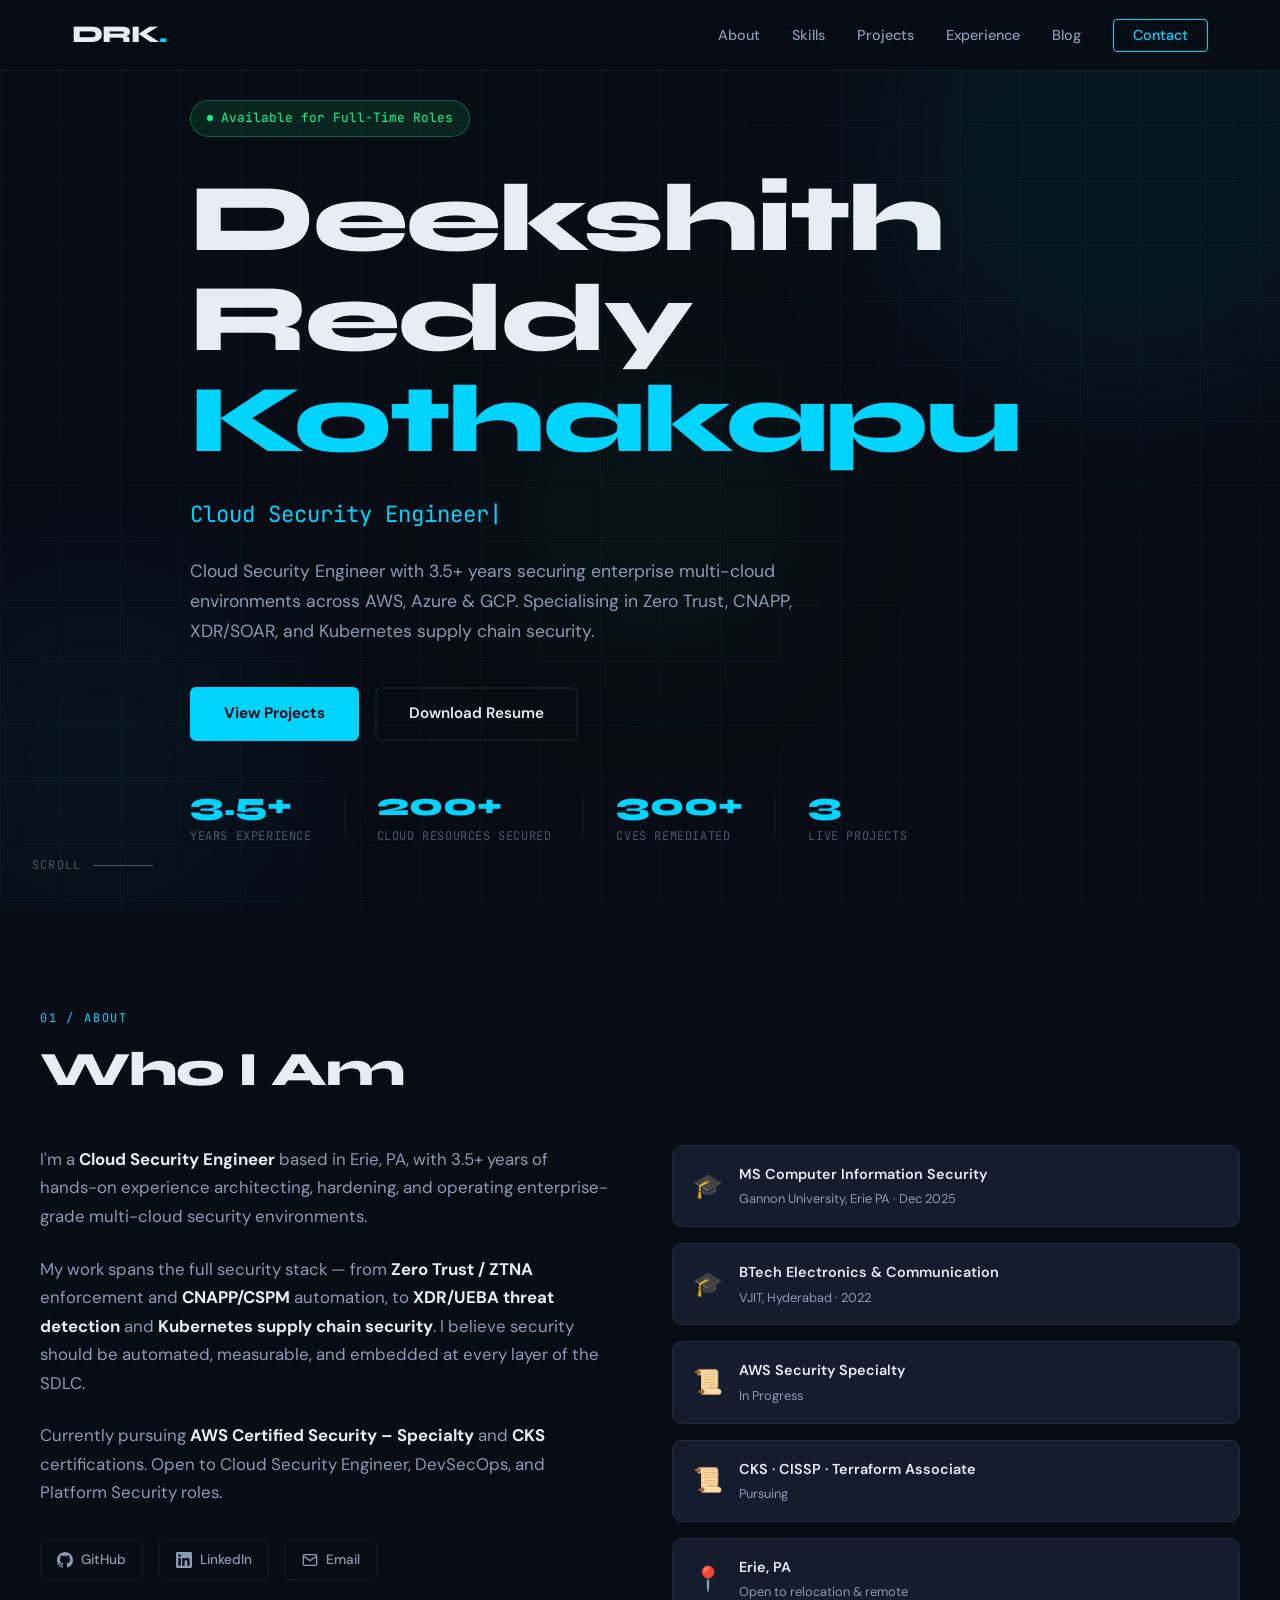
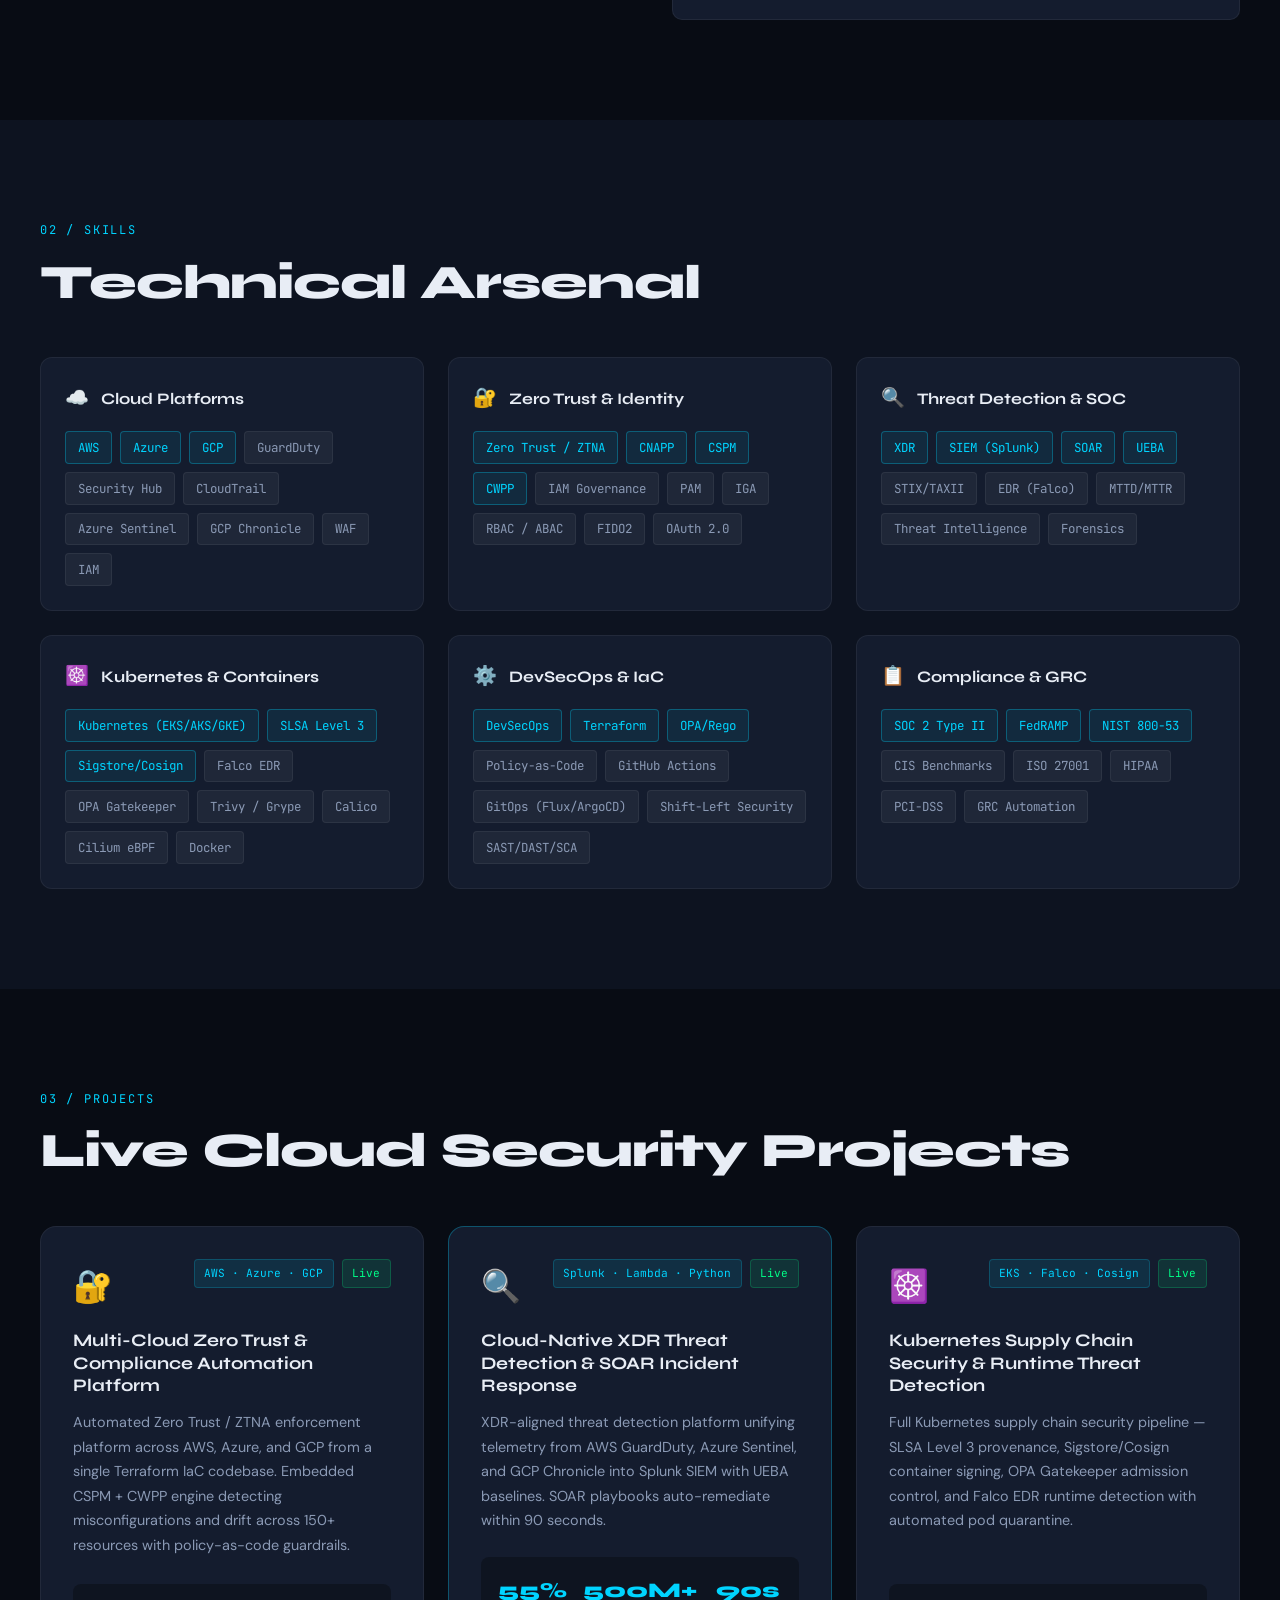
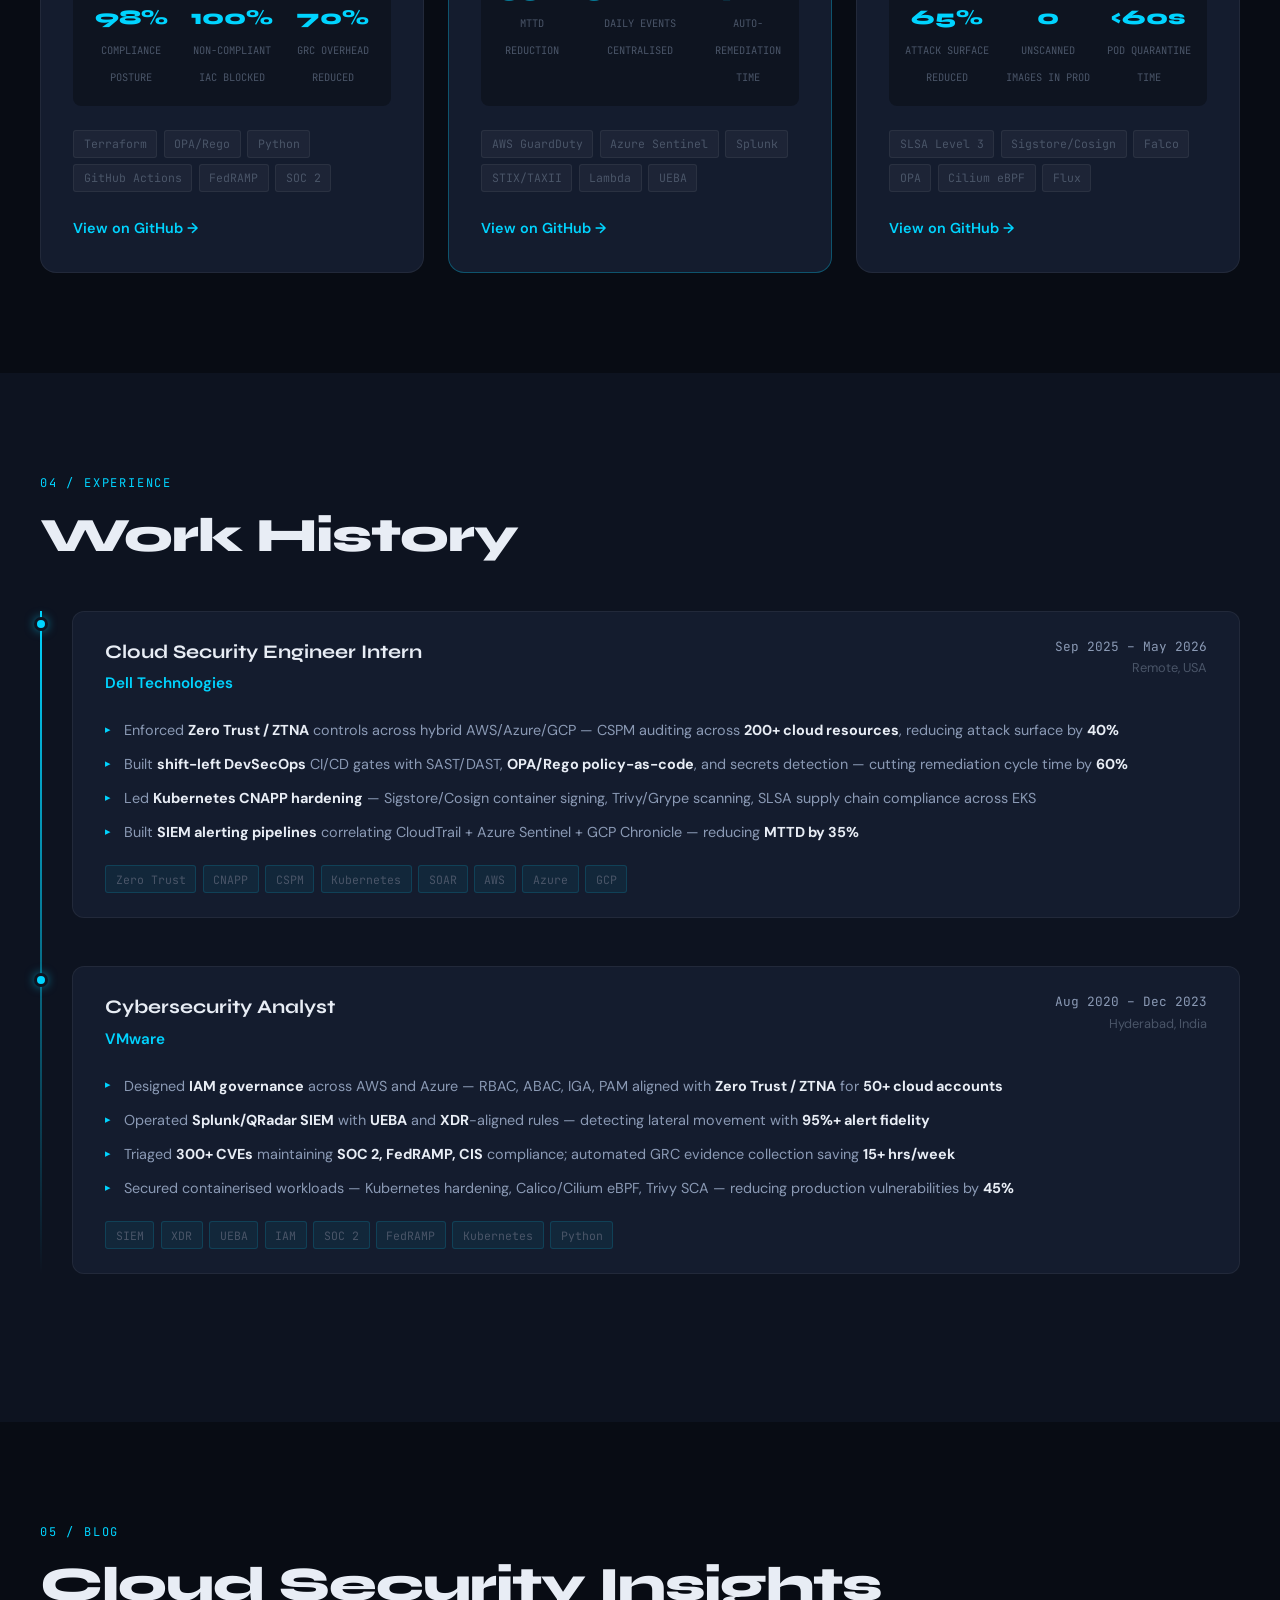
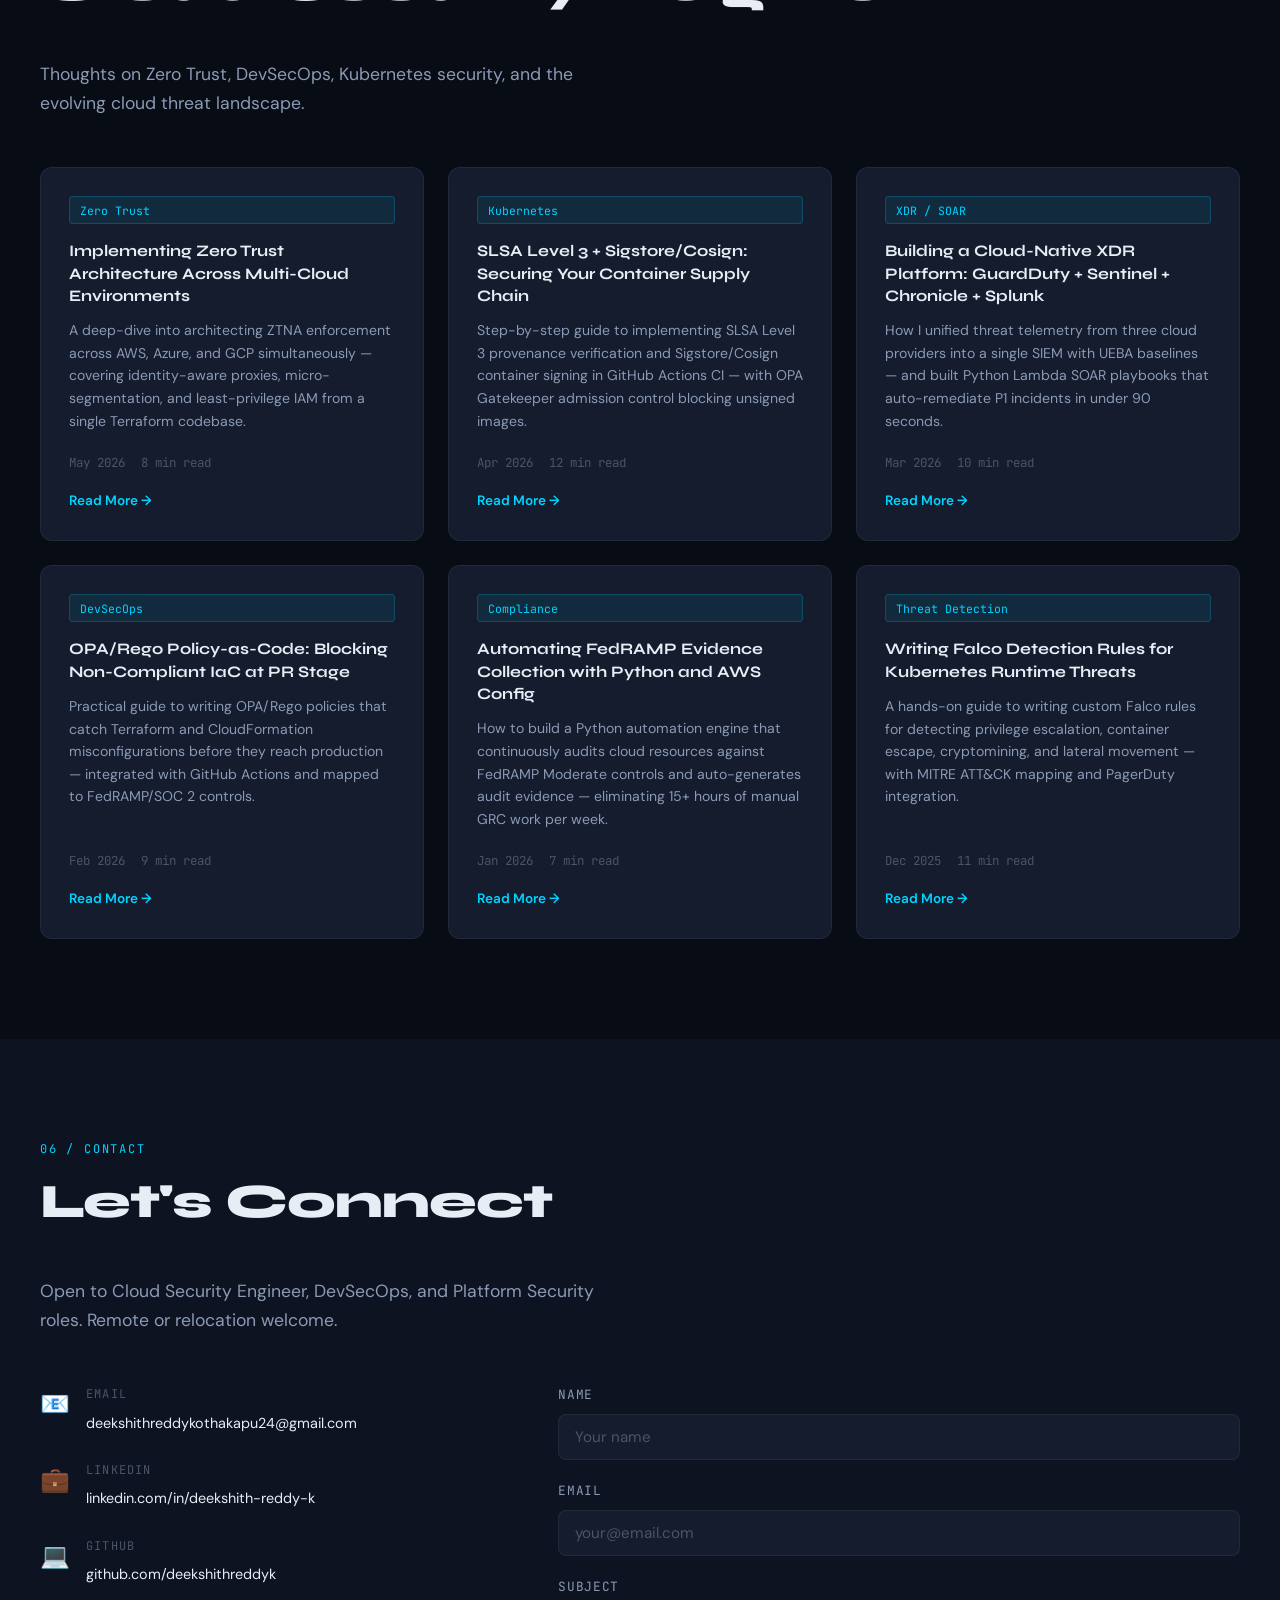
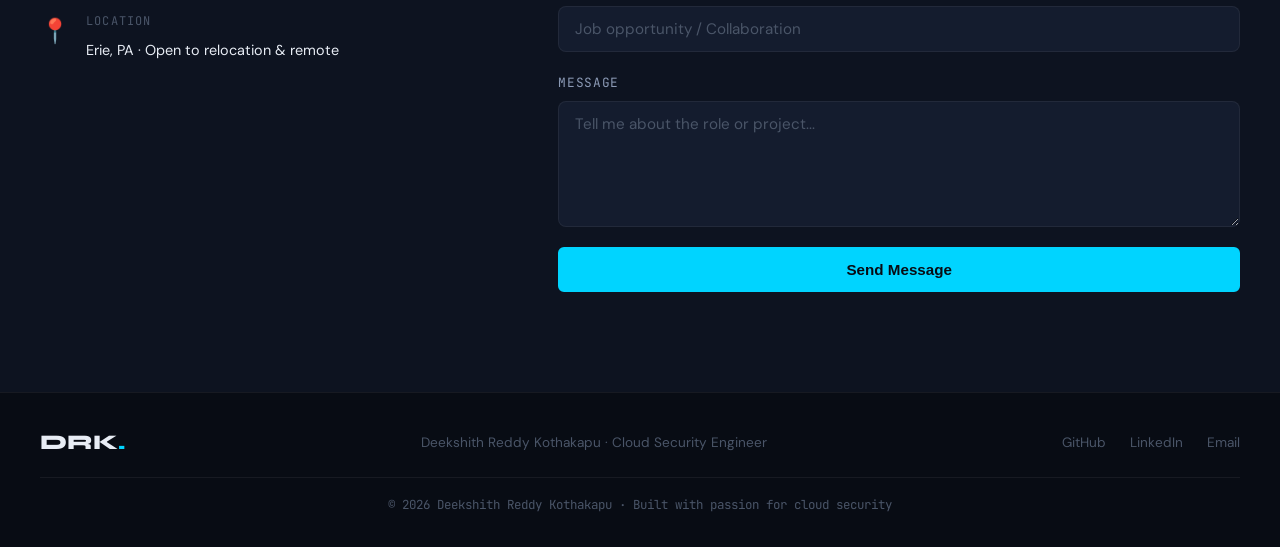
==== index (1).html @ 67272075 "Add files via upload" ====
<!DOCTYPE html>
<html lang="en">
<head>
<meta charset="UTF-8"/>
<meta name="viewport" content="width=device-width, initial-scale=1.0"/>
<title>Deekshith Reddy Kothakapu | Cloud Security Engineer</title>
<link rel="preconnect" href="https://fonts.googleapis.com"/>
<link href="https://fonts.googleapis.com/css2?family=Syne:wght@400;500;600;700;800&family=JetBrains+Mono:wght@300;400;500&family=DM+Sans:wght@300;400;500&display=swap" rel="stylesheet"/>
<link rel="stylesheet" href="style.css"/>
</head>
<body>

<!-- NAV -->
<nav class="nav" id="nav">
  <div class="nav-inner">
    <a class="nav-logo" href="#hero">DRK<span class="dot">.</span></a>
    <ul class="nav-links">
      <li><a href="#about">About</a></li>
      <li><a href="#skills">Skills</a></li>
      <li><a href="#projects">Projects</a></li>
      <li><a href="#experience">Experience</a></li>
      <li><a href="#blog">Blog</a></li>
      <li><a href="#contact" class="nav-cta">Contact</a></li>
    </ul>
    <button class="hamburger" id="hamburger" aria-label="Toggle menu">
      <span></span><span></span><span></span>
    </button>
  </div>
</nav>

<!-- MOBILE MENU -->
<div class="mobile-menu" id="mobileMenu">
  <ul>
    <li><a href="#about" onclick="closeMobile()">About</a></li>
    <li><a href="#skills" onclick="closeMobile()">Skills</a></li>
    <li><a href="#projects" onclick="closeMobile()">Projects</a></li>
    <li><a href="#experience" onclick="closeMobile()">Experience</a></li>
    <li><a href="#blog" onclick="closeMobile()">Blog</a></li>
    <li><a href="#contact" onclick="closeMobile()">Contact</a></li>
  </ul>
</div>

<!-- HERO -->
<section class="hero" id="hero">
  <div class="hero-bg">
    <div class="grid-lines"></div>
    <div class="orb orb1"></div>
    <div class="orb orb2"></div>
    <div class="orb orb3"></div>
  </div>
  <div class="hero-content">
    <div class="hero-badge">
      <span class="badge-dot"></span>
      <span>Available for Full-Time Roles</span>
    </div>
    <h1 class="hero-name">Deekshith Reddy<br/><span class="accent">Kothakapu</span></h1>
    <div class="hero-title">
      <span class="typed" id="typed"></span><span class="cursor">|</span>
    </div>
    <p class="hero-desc">Cloud Security Engineer with 3.5+ years securing enterprise multi-cloud environments across AWS, Azure & GCP. Specialising in Zero Trust, CNAPP, XDR/SOAR, and Kubernetes supply chain security.</p>
    <div class="hero-actions">
      <a href="#projects" class="btn-primary">View Projects</a>
      <a href="resume.pdf" class="btn-secondary" target="_blank">Download Resume</a>
    </div>
    <div class="hero-stats">
      <div class="stat"><span class="stat-num">3.5+</span><span class="stat-label">Years Experience</span></div>
      <div class="stat-divider"></div>
      <div class="stat"><span class="stat-num">200+</span><span class="stat-label">Cloud Resources Secured</span></div>
      <div class="stat-divider"></div>
      <div class="stat"><span class="stat-num">300+</span><span class="stat-label">CVEs Remediated</span></div>
      <div class="stat-divider"></div>
      <div class="stat"><span class="stat-num">3</span><span class="stat-label">Live Projects</span></div>
    </div>
  </div>
  <div class="hero-scroll">
    <span>Scroll</span>
    <div class="scroll-line"></div>
  </div>
</section>

<!-- ABOUT -->
<section class="section" id="about">
  <div class="container">
    <div class="section-label">01 / About</div>
    <h2 class="section-title">Who I Am</h2>
    <div class="about-grid">
      <div class="about-text">
        <p>I'm a <strong>Cloud Security Engineer</strong> based in Erie, PA, with 3.5+ years of hands-on experience architecting, hardening, and operating enterprise-grade multi-cloud security environments.</p>
        <p>My work spans the full security stack — from <strong>Zero Trust / ZTNA</strong> enforcement and <strong>CNAPP/CSPM</strong> automation, to <strong>XDR/UEBA threat detection</strong> and <strong>Kubernetes supply chain security</strong>. I believe security should be automated, measurable, and embedded at every layer of the SDLC.</p>
        <p>Currently pursuing <strong>AWS Certified Security – Specialty</strong> and <strong>CKS</strong> certifications. Open to Cloud Security Engineer, DevSecOps, and Platform Security roles.</p>
        <div class="about-links">
          <a href="https://github.com/deekshithreddyk" target="_blank" class="link-chip">
            <svg width="16" height="16" viewBox="0 0 24 24" fill="currentColor"><path d="M12 0C5.37 0 0 5.37 0 12c0 5.31 3.435 9.795 8.205 11.385.6.105.825-.255.825-.57 0-.285-.015-1.23-.015-2.235-3.015.555-3.795-.735-4.035-1.41-.135-.345-.72-1.41-1.23-1.695-.42-.225-1.02-.78-.015-.795.945-.015 1.62.87 1.845 1.23 1.08 1.815 2.805 1.305 3.495.99.105-.78.42-1.305.765-1.605-2.67-.3-5.46-1.335-5.46-5.925 0-1.305.465-2.385 1.23-3.225-.12-.3-.54-1.53.12-3.18 0 0 1.005-.315 3.3 1.23.96-.27 1.98-.405 3-.405s2.04.135 3 .405c2.295-1.56 3.3-1.23 3.3-1.23.66 1.65.24 2.88.12 3.18.765.84 1.23 1.905 1.23 3.225 0 4.605-2.805 5.625-5.475 5.925.435.375.81 1.095.81 2.22 0 1.605-.015 2.895-.015 3.3 0 .315.225.69.825.57A12.02 12.02 0 0024 12c0-6.63-5.37-12-12-12z"/></svg>
            GitHub
          </a>
          <a href="https://linkedin.com/in/deekshith-reddy-k-625a603a8" target="_blank" class="link-chip">
            <svg width="16" height="16" viewBox="0 0 24 24" fill="currentColor"><path d="M20.447 20.452h-3.554v-5.569c0-1.328-.027-3.037-1.852-3.037-1.853 0-2.136 1.445-2.136 2.939v5.667H9.351V9h3.414v1.561h.046c.477-.9 1.637-1.85 3.37-1.85 3.601 0 4.267 2.37 4.267 5.455v6.286zM5.337 7.433a2.062 2.062 0 01-2.063-2.065 2.064 2.064 0 112.063 2.065zm1.782 13.019H3.555V9h3.564v11.452zM22.225 0H1.771C.792 0 0 .774 0 1.729v20.542C0 23.227.792 24 1.771 24h20.451C23.2 24 24 23.227 24 22.271V1.729C24 .774 23.2 0 22.222 0h.003z"/></svg>
            LinkedIn
          </a>
          <a href="mailto:deekshithreddykothakapu24@gmail.com" class="link-chip">
            <svg width="16" height="16" viewBox="0 0 24 24" fill="none" stroke="currentColor" stroke-width="2"><path d="M4 4h16c1.1 0 2 .9 2 2v12c0 1.1-.9 2-2 2H4c-1.1 0-2-.9-2-2V6c0-1.1.9-2 2-2z"/><polyline points="22,6 12,13 2,6"/></svg>
            Email
          </a>
        </div>
      </div>
      <div class="about-cards">
        <div class="info-card">
          <div class="info-icon">🎓</div>
          <div>
            <div class="info-title">MS Computer Information Security</div>
            <div class="info-sub">Gannon University, Erie PA · Dec 2025</div>
          </div>
        </div>
        <div class="info-card">
          <div class="info-icon">🎓</div>
          <div>
            <div class="info-title">BTech Electronics & Communication</div>
            <div class="info-sub">VJIT, Hyderabad · 2022</div>
          </div>
        </div>
        <div class="info-card">
          <div class="info-icon">📜</div>
          <div>
            <div class="info-title">AWS Security Specialty</div>
            <div class="info-sub">In Progress</div>
          </div>
        </div>
        <div class="info-card">
          <div class="info-icon">📜</div>
          <div>
            <div class="info-title">CKS · CISSP · Terraform Associate</div>
            <div class="info-sub">Pursuing</div>
          </div>
        </div>
        <div class="info-card">
          <div class="info-icon">📍</div>
          <div>
            <div class="info-title">Erie, PA</div>
            <div class="info-sub">Open to relocation & remote</div>
          </div>
        </div>
      </div>
    </div>
  </div>
</section>

<!-- SKILLS -->
<section class="section section-dark" id="skills">
  <div class="container">
    <div class="section-label">02 / Skills</div>
    <h2 class="section-title">Technical Arsenal</h2>
    <div class="skills-grid">

      <div class="skill-category">
        <div class="skill-cat-header">
          <span class="skill-cat-icon">☁️</span>
          <span>Cloud Platforms</span>
        </div>
        <div class="skill-tags">
          <span class="tag tag-hot">AWS</span>
          <span class="tag tag-hot">Azure</span>
          <span class="tag tag-hot">GCP</span>
          <span class="tag">GuardDuty</span>
          <span class="tag">Security Hub</span>
          <span class="tag">CloudTrail</span>
          <span class="tag">Azure Sentinel</span>
          <span class="tag">GCP Chronicle</span>
          <span class="tag">WAF</span>
          <span class="tag">IAM</span>
        </div>
      </div>

      <div class="skill-category">
        <div class="skill-cat-header">
          <span class="skill-cat-icon">🔐</span>
          <span>Zero Trust & Identity</span>
        </div>
        <div class="skill-tags">
          <span class="tag tag-hot">Zero Trust / ZTNA</span>
          <span class="tag tag-hot">CNAPP</span>
          <span class="tag tag-hot">CSPM</span>
          <span class="tag tag-hot">CWPP</span>
          <span class="tag">IAM Governance</span>
          <span class="tag">PAM</span>
          <span class="tag">IGA</span>
          <span class="tag">RBAC / ABAC</span>
          <span class="tag">FIDO2</span>
          <span class="tag">OAuth 2.0</span>
        </div>
      </div>

      <div class="skill-category">
        <div class="skill-cat-header">
          <span class="skill-cat-icon">🔍</span>
          <span>Threat Detection & SOC</span>
        </div>
        <div class="skill-tags">
          <span class="tag tag-hot">XDR</span>
          <span class="tag tag-hot">SIEM (Splunk)</span>
          <span class="tag tag-hot">SOAR</span>
          <span class="tag tag-hot">UEBA</span>
          <span class="tag">STIX/TAXII</span>
          <span class="tag">EDR (Falco)</span>
          <span class="tag">MTTD/MTTR</span>
          <span class="tag">Threat Intelligence</span>
          <span class="tag">Forensics</span>
        </div>
      </div>

      <div class="skill-category">
        <div class="skill-cat-header">
          <span class="skill-cat-icon">☸️</span>
          <span>Kubernetes & Containers</span>
        </div>
        <div class="skill-tags">
          <span class="tag tag-hot">Kubernetes (EKS/AKS/GKE)</span>
          <span class="tag tag-hot">SLSA Level 3</span>
          <span class="tag tag-hot">Sigstore/Cosign</span>
          <span class="tag">Falco EDR</span>
          <span class="tag">OPA Gatekeeper</span>
          <span class="tag">Trivy / Grype</span>
          <span class="tag">Calico</span>
          <span class="tag">Cilium eBPF</span>
          <span class="tag">Docker</span>
        </div>
      </div>

      <div class="skill-category">
        <div class="skill-cat-header">
          <span class="skill-cat-icon">⚙️</span>
          <span>DevSecOps & IaC</span>
        </div>
        <div class="skill-tags">
          <span class="tag tag-hot">DevSecOps</span>
          <span class="tag tag-hot">Terraform</span>
          <span class="tag tag-hot">OPA/Rego</span>
          <span class="tag">Policy-as-Code</span>
          <span class="tag">GitHub Actions</span>
          <span class="tag">GitOps (Flux/ArgoCD)</span>
          <span class="tag">Shift-Left Security</span>
          <span class="tag">SAST/DAST/SCA</span>
        </div>
      </div>

      <div class="skill-category">
        <div class="skill-cat-header">
          <span class="skill-cat-icon">📋</span>
          <span>Compliance & GRC</span>
        </div>
        <div class="skill-tags">
          <span class="tag tag-hot">SOC 2 Type II</span>
          <span class="tag tag-hot">FedRAMP</span>
          <span class="tag tag-hot">NIST 800-53</span>
          <span class="tag">CIS Benchmarks</span>
          <span class="tag">ISO 27001</span>
          <span class="tag">HIPAA</span>
          <span class="tag">PCI-DSS</span>
          <span class="tag">GRC Automation</span>
        </div>
      </div>

    </div>
  </div>
</section>

<!-- PROJECTS -->
<section class="section" id="projects">
  <div class="container">
    <div class="section-label">03 / Projects</div>
    <h2 class="section-title">Live Cloud Security Projects</h2>
    <div class="projects-grid">

      <div class="project-card">
        <div class="project-header">
          <div class="project-icon">🔐</div>
          <div class="project-badges">
            <span class="pbadge pbadge-blue">AWS · Azure · GCP</span>
            <span class="pbadge pbadge-green">Live</span>
          </div>
        </div>
        <h3 class="project-title">Multi-Cloud Zero Trust & Compliance Automation Platform</h3>
        <p class="project-desc">Automated Zero Trust / ZTNA enforcement platform across AWS, Azure, and GCP from a single Terraform IaC codebase. Embedded CSPM + CWPP engine detecting misconfigurations and drift across 150+ resources with policy-as-code guardrails.</p>
        <div class="project-metrics">
          <div class="metric"><span class="metric-num">98%</span><span class="metric-label">Compliance posture</span></div>
          <div class="metric"><span class="metric-num">100%</span><span class="metric-label">Non-compliant IaC blocked</span></div>
          <div class="metric"><span class="metric-num">70%</span><span class="metric-label">GRC overhead reduced</span></div>
        </div>
        <div class="project-stack">
          <span>Terraform</span><span>OPA/Rego</span><span>Python</span><span>GitHub Actions</span><span>FedRAMP</span><span>SOC 2</span>
        </div>
        <a href="https://github.com/deekshithreddyk/multicloud-zero-trust-platform" target="_blank" class="project-link">
          View on GitHub →
        </a>
      </div>

      <div class="project-card project-card-featured">
        <div class="project-header">
          <div class="project-icon">🔍</div>
          <div class="project-badges">
            <span class="pbadge pbadge-blue">Splunk · Lambda · Python</span>
            <span class="pbadge pbadge-green">Live</span>
          </div>
        </div>
        <h3 class="project-title">Cloud-Native XDR Threat Detection & SOAR Incident Response</h3>
        <p class="project-desc">XDR-aligned threat detection platform unifying telemetry from AWS GuardDuty, Azure Sentinel, and GCP Chronicle into Splunk SIEM with UEBA baselines. SOAR playbooks auto-remediate within 90 seconds.</p>
        <div class="project-metrics">
          <div class="metric"><span class="metric-num">55%</span><span class="metric-label">MTTD reduction</span></div>
          <div class="metric"><span class="metric-num">500M+</span><span class="metric-label">Daily events centralised</span></div>
          <div class="metric"><span class="metric-num">90s</span><span class="metric-label">Auto-remediation time</span></div>
        </div>
        <div class="project-stack">
          <span>AWS GuardDuty</span><span>Azure Sentinel</span><span>Splunk</span><span>STIX/TAXII</span><span>Lambda</span><span>UEBA</span>
        </div>
        <a href="https://github.com/deekshithreddyk/xdr-threat-detection-soar" target="_blank" class="project-link">
          View on GitHub →
        </a>
      </div>

      <div class="project-card">
        <div class="project-header">
          <div class="project-icon">☸️</div>
          <div class="project-badges">
            <span class="pbadge pbadge-blue">EKS · Falco · Cosign</span>
            <span class="pbadge pbadge-green">Live</span>
          </div>
        </div>
        <h3 class="project-title">Kubernetes Supply Chain Security & Runtime Threat Detection</h3>
        <p class="project-desc">Full Kubernetes supply chain security pipeline — SLSA Level 3 provenance, Sigstore/Cosign container signing, OPA Gatekeeper admission control, and Falco EDR runtime detection with automated pod quarantine.</p>
        <div class="project-metrics">
          <div class="metric"><span class="metric-num">65%</span><span class="metric-label">Attack surface reduced</span></div>
          <div class="metric"><span class="metric-num">0</span><span class="metric-label">Unscanned images in prod</span></div>
          <div class="metric"><span class="metric-num">&lt;60s</span><span class="metric-label">Pod quarantine time</span></div>
        </div>
        <div class="project-stack">
          <span>SLSA Level 3</span><span>Sigstore/Cosign</span><span>Falco</span><span>OPA</span><span>Cilium eBPF</span><span>Flux</span>
        </div>
        <a href="https://github.com/deekshithreddyk/k8s-supply-chain-security" target="_blank" class="project-link">
          View on GitHub →
        </a>
      </div>

    </div>
  </div>
</section>

<!-- EXPERIENCE -->
<section class="section section-dark" id="experience">
  <div class="container">
    <div class="section-label">04 / Experience</div>
    <h2 class="section-title">Work History</h2>
    <div class="timeline">

      <div class="timeline-item">
        <div class="timeline-dot"></div>
        <div class="timeline-content">
          <div class="timeline-header">
            <div>
              <h3 class="timeline-role">Cloud Security Engineer Intern</h3>
              <div class="timeline-company">Dell Technologies</div>
            </div>
            <div class="timeline-meta">
              <span class="timeline-date">Sep 2025 – May 2026</span>
              <span class="timeline-location">Remote, USA</span>
            </div>
          </div>
          <ul class="timeline-bullets">
            <li>Enforced <strong>Zero Trust / ZTNA</strong> controls across hybrid AWS/Azure/GCP — CSPM auditing across <strong>200+ cloud resources</strong>, reducing attack surface by <strong>40%</strong></li>
            <li>Built <strong>shift-left DevSecOps</strong> CI/CD gates with SAST/DAST, <strong>OPA/Rego policy-as-code</strong>, and secrets detection — cutting remediation cycle time by <strong>60%</strong></li>
            <li>Led <strong>Kubernetes CNAPP hardening</strong> — Sigstore/Cosign container signing, Trivy/Grype scanning, SLSA supply chain compliance across EKS</li>
            <li>Built <strong>SIEM alerting pipelines</strong> correlating CloudTrail + Azure Sentinel + GCP Chronicle — reducing <strong>MTTD by 35%</strong></li>
          </ul>
          <div class="timeline-tags">
            <span>Zero Trust</span><span>CNAPP</span><span>CSPM</span><span>Kubernetes</span><span>SOAR</span><span>AWS</span><span>Azure</span><span>GCP</span>
          </div>
        </div>
      </div>

      <div class="timeline-item">
        <div class="timeline-dot"></div>
        <div class="timeline-content">
          <div class="timeline-header">
            <div>
              <h3 class="timeline-role">Cybersecurity Analyst</h3>
              <div class="timeline-company">VMware</div>
            </div>
            <div class="timeline-meta">
              <span class="timeline-date">Aug 2020 – Dec 2023</span>
              <span class="timeline-location">Hyderabad, India</span>
            </div>
          </div>
          <ul class="timeline-bullets">
            <li>Designed <strong>IAM governance</strong> across AWS and Azure — RBAC, ABAC, IGA, PAM aligned with <strong>Zero Trust / ZTNA</strong> for <strong>50+ cloud accounts</strong></li>
            <li>Operated <strong>Splunk/QRadar SIEM</strong> with <strong>UEBA</strong> and <strong>XDR</strong>-aligned rules — detecting lateral movement with <strong>95%+ alert fidelity</strong></li>
            <li>Triaged <strong>300+ CVEs</strong> maintaining <strong>SOC 2, FedRAMP, CIS</strong> compliance; automated GRC evidence collection saving <strong>15+ hrs/week</strong></li>
            <li>Secured containerised workloads — Kubernetes hardening, Calico/Cilium eBPF, Trivy SCA — reducing production vulnerabilities by <strong>45%</strong></li>
          </ul>
          <div class="timeline-tags">
            <span>SIEM</span><span>XDR</span><span>UEBA</span><span>IAM</span><span>SOC 2</span><span>FedRAMP</span><span>Kubernetes</span><span>Python</span>
          </div>
        </div>
      </div>

    </div>
  </div>
</section>

<!-- BLOG -->
<section class="section" id="blog">
  <div class="container">
    <div class="section-label">05 / Blog</div>
    <h2 class="section-title">Cloud Security Insights</h2>
    <p class="section-subtitle">Thoughts on Zero Trust, DevSecOps, Kubernetes security, and the evolving cloud threat landscape.</p>
    <div class="blog-grid">

      <article class="blog-card">
        <div class="blog-tag">Zero Trust</div>
        <h3 class="blog-title">Implementing Zero Trust Architecture Across Multi-Cloud Environments</h3>
        <p class="blog-excerpt">A deep-dive into architecting ZTNA enforcement across AWS, Azure, and GCP simultaneously — covering identity-aware proxies, micro-segmentation, and least-privilege IAM from a single Terraform codebase.</p>
        <div class="blog-meta">
          <span>May 2026</span>
          <span>8 min read</span>
        </div>
        <a href="#" class="blog-link">Read More →</a>
      </article>

      <article class="blog-card">
        <div class="blog-tag">Kubernetes</div>
        <h3 class="blog-title">SLSA Level 3 + Sigstore/Cosign: Securing Your Container Supply Chain</h3>
        <p class="blog-excerpt">Step-by-step guide to implementing SLSA Level 3 provenance verification and Sigstore/Cosign container signing in GitHub Actions CI — with OPA Gatekeeper admission control blocking unsigned images.</p>
        <div class="blog-meta">
          <span>Apr 2026</span>
          <span>12 min read</span>
        </div>
        <a href="#" class="blog-link">Read More →</a>
      </article>

      <article class="blog-card">
        <div class="blog-tag">XDR / SOAR</div>
        <h3 class="blog-title">Building a Cloud-Native XDR Platform: GuardDuty + Sentinel + Chronicle + Splunk</h3>
        <p class="blog-excerpt">How I unified threat telemetry from three cloud providers into a single SIEM with UEBA baselines — and built Python Lambda SOAR playbooks that auto-remediate P1 incidents in under 90 seconds.</p>
        <div class="blog-meta">
          <span>Mar 2026</span>
          <span>10 min read</span>
        </div>
        <a href="#" class="blog-link">Read More →</a>
      </article>

      <article class="blog-card">
        <div class="blog-tag">DevSecOps</div>
        <h3 class="blog-title">OPA/Rego Policy-as-Code: Blocking Non-Compliant IaC at PR Stage</h3>
        <p class="blog-excerpt">Practical guide to writing OPA/Rego policies that catch Terraform and CloudFormation misconfigurations before they reach production — integrated with GitHub Actions and mapped to FedRAMP/SOC 2 controls.</p>
        <div class="blog-meta">
          <span>Feb 2026</span>
          <span>9 min read</span>
        </div>
        <a href="#" class="blog-link">Read More →</a>
      </article>

      <article class="blog-card">
        <div class="blog-tag">Compliance</div>
        <h3 class="blog-title">Automating FedRAMP Evidence Collection with Python and AWS Config</h3>
        <p class="blog-excerpt">How to build a Python automation engine that continuously audits cloud resources against FedRAMP Moderate controls and auto-generates audit evidence — eliminating 15+ hours of manual GRC work per week.</p>
        <div class="blog-meta">
          <span>Jan 2026</span>
          <span>7 min read</span>
        </div>
        <a href="#" class="blog-link">Read More →</a>
      </article>

      <article class="blog-card">
        <div class="blog-tag">Threat Detection</div>
        <h3 class="blog-title">Writing Falco Detection Rules for Kubernetes Runtime Threats</h3>
        <p class="blog-excerpt">A hands-on guide to writing custom Falco rules for detecting privilege escalation, container escape, cryptomining, and lateral movement — with MITRE ATT&CK mapping and PagerDuty integration.</p>
        <div class="blog-meta">
          <span>Dec 2025</span>
          <span>11 min read</span>
        </div>
        <a href="#" class="blog-link">Read More →</a>
      </article>

    </div>
  </div>
</section>

<!-- CONTACT -->
<section class="section section-dark" id="contact">
  <div class="container">
    <div class="section-label">06 / Contact</div>
    <h2 class="section-title">Let's Connect</h2>
    <p class="section-subtitle">Open to Cloud Security Engineer, DevSecOps, and Platform Security roles. Remote or relocation welcome.</p>
    <div class="contact-grid">
      <div class="contact-info">
        <div class="contact-item">
          <div class="contact-icon">📧</div>
          <div>
            <div class="contact-label">Email</div>
            <a href="mailto:deekshithreddykothakapu24@gmail.com" class="contact-value">deekshithreddykothakapu24@gmail.com</a>
          </div>
        </div>
        <div class="contact-item">
          <div class="contact-icon">💼</div>
          <div>
            <div class="contact-label">LinkedIn</div>
            <a href="https://linkedin.com/in/deekshith-reddy-k-625a603a8" target="_blank" class="contact-value">linkedin.com/in/deekshith-reddy-k</a>
          </div>
        </div>
        <div class="contact-item">
          <div class="contact-icon">💻</div>
          <div>
            <div class="contact-label">GitHub</div>
            <a href="https://github.com/deekshithreddyk" target="_blank" class="contact-value">github.com/deekshithreddyk</a>
          </div>
        </div>
        <div class="contact-item">
          <div class="contact-icon">📍</div>
          <div>
            <div class="contact-label">Location</div>
            <span class="contact-value">Erie, PA · Open to relocation & remote</span>
          </div>
        </div>
      </div>
      <form class="contact-form" onsubmit="handleSubmit(event)">
        <div class="form-group">
          <label>Name</label>
          <input type="text" placeholder="Your name" required/>
        </div>
        <div class="form-group">
          <label>Email</label>
          <input type="email" placeholder="your@email.com" required/>
        </div>
        <div class="form-group">
          <label>Subject</label>
          <input type="text" placeholder="Job opportunity / Collaboration"/>
        </div>
        <div class="form-group">
          <label>Message</label>
          <textarea rows="5" placeholder="Tell me about the role or project..." required></textarea>
        </div>
        <button type="submit" class="btn-primary btn-full">Send Message</button>
        <div class="form-success" id="formSuccess">✅ Message sent! I'll get back to you within 24 hours.</div>
      </form>
    </div>
  </div>
</section>

<!-- FOOTER -->
<footer class="footer">
  <div class="container">
    <div class="footer-inner">
      <div class="footer-logo">DRK<span class="dot">.</span></div>
      <div class="footer-text">Deekshith Reddy Kothakapu · Cloud Security Engineer</div>
      <div class="footer-links">
        <a href="https://github.com/deekshithreddyk" target="_blank">GitHub</a>
        <a href="https://linkedin.com/in/deekshith-reddy-k-625a603a8" target="_blank">LinkedIn</a>
        <a href="mailto:deekshithreddykothakapu24@gmail.com">Email</a>
      </div>
    </div>
    <div class="footer-copy">© 2026 Deekshith Reddy Kothakapu · Built with passion for cloud security</div>
  </div>
</footer>

<script src="script.js"></script>
</body>
</html>
---- style.css ----
:root {
  --bg: #080c14;
  --bg2: #0d1320;
  --bg3: #111827;
  --surface: #141c2e;
  --surface2: #1a2540;
  --accent: #00d4ff;
  --accent2: #0099cc;
  --accent3: #00ff88;
  --text: #e8edf5;
  --text2: #8b9ab5;
  --text3: #4a5568;
  --border: rgba(0, 212, 255, 0.15);
  --border2: rgba(255,255,255,0.06);
  --font-display: 'Syne', sans-serif;
  --font-body: 'DM Sans', sans-serif;
  --font-mono: 'JetBrains Mono', monospace;
}

*, *::before, *::after { box-sizing: border-box; margin: 0; padding: 0; }

html { scroll-behavior: smooth; }

body {
  background: var(--bg);
  color: var(--text);
  font-family: var(--font-body);
  font-size: 16px;
  line-height: 1.7;
  overflow-x: hidden;
}

/* SCROLLBAR */
::-webkit-scrollbar { width: 4px; }
::-webkit-scrollbar-track { background: var(--bg); }
::-webkit-scrollbar-thumb { background: var(--accent); border-radius: 2px; }

/* NAV */
.nav {
  position: fixed; top: 0; left: 0; right: 0; z-index: 100;
  background: rgba(8,12,20,0.85);
  backdrop-filter: blur(20px);
  border-bottom: 1px solid var(--border2);
  transition: all 0.3s ease;
}
.nav.scrolled { background: rgba(8,12,20,0.98); border-bottom-color: var(--border); }
.nav-inner {
  max-width: 1200px; margin: 0 auto;
  padding: 0 2rem;
  height: 70px;
  display: flex; align-items: center; justify-content: space-between;
}
.nav-logo {
  font-family: var(--font-display);
  font-size: 1.5rem; font-weight: 800;
  color: var(--text); text-decoration: none; letter-spacing: -1px;
}
.dot { color: var(--accent); }
.nav-links {
  display: flex; align-items: center; gap: 2rem;
  list-style: none;
}
.nav-links a {
  color: var(--text2); text-decoration: none;
  font-size: 0.9rem; font-weight: 500;
  transition: color 0.2s;
}
.nav-links a:hover { color: var(--accent); }
.nav-cta {
  color: var(--accent) !important;
  border: 1px solid var(--accent) !important;
  padding: 0.4rem 1.2rem;
  border-radius: 4px;
  transition: all 0.2s !important;
}
.nav-cta:hover { background: var(--accent) !important; color: var(--bg) !important; }
.hamburger {
  display: none; flex-direction: column; gap: 5px;
  background: none; border: none; cursor: pointer; padding: 4px;
}
.hamburger span { width: 24px; height: 2px; background: var(--text); display: block; transition: all 0.3s; }

/* MOBILE MENU */
.mobile-menu {
  display: none; position: fixed;
  top: 70px; left: 0; right: 0; bottom: 0;
  background: rgba(8,12,20,0.98);
  z-index: 99; padding: 2rem;
}
.mobile-menu.open { display: flex; align-items: center; justify-content: center; }
.mobile-menu ul { list-style: none; text-align: center; }
.mobile-menu ul li { margin: 1.5rem 0; }
.mobile-menu ul li a {
  font-family: var(--font-display);
  font-size: 2rem; font-weight: 700;
  color: var(--text); text-decoration: none;
}
.mobile-menu ul li a:hover { color: var(--accent); }

/* HERO */
.hero {
  min-height: 100vh;
  display: flex; align-items: center; justify-content: center;
  position: relative; overflow: hidden;
  padding: 100px 2rem 60px;
}
.hero-bg { position: absolute; inset: 0; z-index: 0; }
.grid-lines {
  position: absolute; inset: 0;
  background-image:
    linear-gradient(rgba(0,212,255,0.04) 1px, transparent 1px),
    linear-gradient(90deg, rgba(0,212,255,0.04) 1px, transparent 1px);
  background-size: 60px 60px;
}
.orb {
  position: absolute; border-radius: 50%;
  filter: blur(80px); pointer-events: none;
}
.orb1 { width: 500px; height: 500px; background: rgba(0,212,255,0.06); top: -100px; right: -100px; }
.orb2 { width: 400px; height: 400px; background: rgba(0,153,204,0.05); bottom: -50px; left: -100px; }
.orb3 { width: 300px; height: 300px; background: rgba(0,255,136,0.04); top: 40%; left: 40%; }

.hero-content { position: relative; z-index: 1; max-width: 900px; }
.hero-badge {
  display: inline-flex; align-items: center; gap: 8px;
  background: rgba(0,255,136,0.1); border: 1px solid rgba(0,255,136,0.3);
  color: var(--accent3);
  padding: 0.4rem 1rem; border-radius: 100px;
  font-size: 0.8rem; font-family: var(--font-mono);
  margin-bottom: 2rem;
  animation: fadeUp 0.6s ease both;
}
.badge-dot { width: 6px; height: 6px; background: var(--accent3); border-radius: 50%; animation: pulse 2s infinite; }
@keyframes pulse { 0%,100%{opacity:1} 50%{opacity:0.3} }

.hero-name {
  font-family: var(--font-display);
  font-size: clamp(3rem, 8vw, 6rem);
  font-weight: 800; line-height: 1.05;
  letter-spacing: -2px; margin-bottom: 1.5rem;
  animation: fadeUp 0.6s 0.1s ease both;
}
.accent { color: var(--accent); }

.hero-title {
  font-family: var(--font-mono);
  font-size: clamp(1rem, 2.5vw, 1.4rem);
  color: var(--accent); margin-bottom: 1.5rem;
  animation: fadeUp 0.6s 0.2s ease both;
  min-height: 2rem;
}
.cursor { animation: blink 1s infinite; }
@keyframes blink { 0%,100%{opacity:1} 50%{opacity:0} }

.hero-desc {
  font-size: 1.1rem; color: var(--text2); max-width: 650px;
  margin-bottom: 2.5rem;
  animation: fadeUp 0.6s 0.3s ease both;
}
.hero-actions {
  display: flex; gap: 1rem; flex-wrap: wrap;
  margin-bottom: 3rem;
  animation: fadeUp 0.6s 0.4s ease both;
}
.btn-primary {
  display: inline-flex; align-items: center;
  background: var(--accent); color: var(--bg);
  padding: 0.75rem 2rem; border-radius: 6px;
  font-weight: 700; font-size: 0.95rem;
  text-decoration: none; transition: all 0.2s;
  border: 2px solid var(--accent);
}
.btn-primary:hover { background: transparent; color: var(--accent); }
.btn-secondary {
  display: inline-flex; align-items: center;
  background: transparent; color: var(--text);
  padding: 0.75rem 2rem; border-radius: 6px;
  font-weight: 600; font-size: 0.95rem;
  text-decoration: none; border: 2px solid var(--border2);
  transition: all 0.2s;
}
.btn-secondary:hover { border-color: var(--accent); color: var(--accent); }
.btn-full { width: 100%; justify-content: center; }

.hero-stats {
  display: flex; gap: 2rem; flex-wrap: wrap; align-items: center;
  animation: fadeUp 0.6s 0.5s ease both;
}
.stat { text-align: left; }
.stat-num { display: block; font-family: var(--font-display); font-size: 2rem; font-weight: 800; color: var(--accent); line-height: 1; }
.stat-label { font-size: 0.75rem; color: var(--text3); font-family: var(--font-mono); text-transform: uppercase; letter-spacing: 0.05em; }
.stat-divider { width: 1px; height: 40px; background: var(--border2); }

.hero-scroll {
  position: absolute; bottom: 2rem; left: 2rem;
  display: flex; align-items: center; gap: 12px;
  color: var(--text3); font-size: 0.75rem; font-family: var(--font-mono);
  letter-spacing: 0.1em; text-transform: uppercase;
}
.scroll-line { width: 60px; height: 1px; background: var(--text3); }

@keyframes fadeUp { from { opacity:0; transform: translateY(30px); } to { opacity:1; transform: translateY(0); } }

/* SECTIONS */
.section { padding: 100px 2rem; }
.section-dark { background: var(--bg2); }
.container { max-width: 1200px; margin: 0 auto; }
.section-label {
  font-family: var(--font-mono); font-size: 0.75rem;
  color: var(--accent); text-transform: uppercase; letter-spacing: 0.15em;
  margin-bottom: 1rem;
}
.section-title {
  font-family: var(--font-display);
  font-size: clamp(2rem, 5vw, 3rem);
  font-weight: 800; letter-spacing: -1px;
  margin-bottom: 3rem; line-height: 1.1;
}
.section-subtitle { color: var(--text2); font-size: 1.1rem; margin-bottom: 3rem; max-width: 600px; }

/* ABOUT */
.about-grid { display: grid; grid-template-columns: 1fr 1fr; gap: 4rem; align-items: start; }
.about-text p { color: var(--text2); margin-bottom: 1.5rem; font-size: 1.05rem; }
.about-text strong { color: var(--text); }
.about-links { display: flex; gap: 1rem; flex-wrap: wrap; margin-top: 2rem; }
.link-chip {
  display: inline-flex; align-items: center; gap: 8px;
  color: var(--text2); text-decoration: none;
  border: 1px solid var(--border2);
  padding: 0.5rem 1rem; border-radius: 6px;
  font-size: 0.85rem; font-weight: 500;
  transition: all 0.2s;
}
.link-chip:hover { border-color: var(--accent); color: var(--accent); }
.about-cards { display: flex; flex-direction: column; gap: 1rem; }
.info-card {
  display: flex; align-items: center; gap: 1rem;
  background: var(--surface); border: 1px solid var(--border2);
  padding: 1rem 1.25rem; border-radius: 10px;
  transition: border-color 0.2s;
}
.info-card:hover { border-color: var(--border); }
.info-icon { font-size: 1.5rem; }
.info-title { font-weight: 600; font-size: 0.9rem; color: var(--text); }
.info-sub { font-size: 0.8rem; color: var(--text2); margin-top: 2px; }

/* SKILLS */
.skills-grid { display: grid; grid-template-columns: repeat(auto-fit, minmax(340px, 1fr)); gap: 1.5rem; }
.skill-category {
  background: var(--surface); border: 1px solid var(--border2);
  border-radius: 12px; padding: 1.5rem;
  transition: border-color 0.2s;
}
.skill-category:hover { border-color: var(--border); }
.skill-cat-header {
  display: flex; align-items: center; gap: 0.75rem;
  font-family: var(--font-display); font-weight: 700;
  font-size: 1rem; margin-bottom: 1rem;
  color: var(--text);
}
.skill-cat-icon { font-size: 1.2rem; }
.skill-tags { display: flex; flex-wrap: wrap; gap: 0.5rem; }
.tag {
  display: inline-block;
  background: rgba(255,255,255,0.05);
  border: 1px solid var(--border2);
  color: var(--text2); font-size: 0.78rem;
  padding: 0.3rem 0.75rem; border-radius: 4px;
  font-family: var(--font-mono);
  transition: all 0.2s;
}
.tag:hover { border-color: var(--accent); color: var(--accent); }
.tag-hot {
  background: rgba(0,212,255,0.08);
  border-color: rgba(0,212,255,0.3);
  color: var(--accent);
}

/* PROJECTS */
.projects-grid { display: grid; grid-template-columns: repeat(auto-fit, minmax(340px, 1fr)); gap: 1.5rem; }
.project-card {
  background: var(--surface); border: 1px solid var(--border2);
  border-radius: 16px; padding: 2rem;
  transition: all 0.3s; display: flex; flex-direction: column;
}
.project-card:hover { border-color: var(--border); transform: translateY(-4px); }
.project-card-featured { border-color: rgba(0,212,255,0.3); }
.project-header { display: flex; justify-content: space-between; align-items: flex-start; margin-bottom: 1rem; }
.project-icon { font-size: 2rem; }
.project-badges { display: flex; gap: 0.5rem; flex-wrap: wrap; justify-content: flex-end; }
.pbadge { font-size: 0.7rem; padding: 0.25rem 0.6rem; border-radius: 4px; font-family: var(--font-mono); }
.pbadge-blue { background: rgba(0,212,255,0.1); color: var(--accent); border: 1px solid rgba(0,212,255,0.2); }
.pbadge-green { background: rgba(0,255,136,0.1); color: var(--accent3); border: 1px solid rgba(0,255,136,0.2); }
.project-title { font-family: var(--font-display); font-size: 1.1rem; font-weight: 700; margin-bottom: 0.75rem; line-height: 1.3; }
.project-desc { color: var(--text2); font-size: 0.9rem; margin-bottom: 1.5rem; flex: 1; }
.project-metrics { display: grid; grid-template-columns: repeat(3, 1fr); gap: 1rem; margin-bottom: 1.5rem; padding: 1rem; background: rgba(0,0,0,0.3); border-radius: 8px; }
.metric { text-align: center; }
.metric-num { display: block; font-family: var(--font-display); font-size: 1.3rem; font-weight: 800; color: var(--accent); }
.metric-label { font-size: 0.65rem; color: var(--text3); font-family: var(--font-mono); text-transform: uppercase; }
.project-stack { display: flex; flex-wrap: wrap; gap: 0.4rem; margin-bottom: 1.5rem; }
.project-stack span { font-size: 0.72rem; color: var(--text3); background: rgba(255,255,255,0.04); border: 1px solid var(--border2); padding: 0.2rem 0.6rem; border-radius: 3px; font-family: var(--font-mono); }
.project-link { color: var(--accent); text-decoration: none; font-size: 0.9rem; font-weight: 600; transition: gap 0.2s; display: inline-flex; align-items: center; }
.project-link:hover { text-decoration: underline; }

/* TIMELINE */
.timeline { position: relative; padding-left: 2rem; }
.timeline::before { content: ''; position: absolute; left: 0; top: 0; bottom: 0; width: 2px; background: linear-gradient(to bottom, var(--accent), transparent); }
.timeline-item { position: relative; margin-bottom: 3rem; }
.timeline-dot { position: absolute; left: -2.4rem; top: 0.4rem; width: 14px; height: 14px; background: var(--accent); border-radius: 50%; border: 3px solid var(--bg2); box-shadow: 0 0 10px rgba(0,212,255,0.5); }
.timeline-content { background: var(--surface); border: 1px solid var(--border2); border-radius: 12px; padding: 1.5rem 2rem; transition: border-color 0.2s; }
.timeline-content:hover { border-color: var(--border); }
.timeline-header { display: flex; justify-content: space-between; align-items: flex-start; margin-bottom: 1rem; flex-wrap: wrap; gap: 1rem; }
.timeline-role { font-family: var(--font-display); font-size: 1.2rem; font-weight: 700; }
.timeline-company { color: var(--accent); font-weight: 600; font-size: 0.95rem; margin-top: 0.2rem; }
.timeline-meta { text-align: right; }
.timeline-date { display: block; font-family: var(--font-mono); font-size: 0.8rem; color: var(--text2); }
.timeline-location { display: block; font-size: 0.8rem; color: var(--text3); }
.timeline-bullets { list-style: none; margin-bottom: 1rem; }
.timeline-bullets li { color: var(--text2); font-size: 0.9rem; padding: 0.3rem 0; padding-left: 1.2rem; position: relative; }
.timeline-bullets li::before { content: '▸'; position: absolute; left: 0; color: var(--accent); font-size: 0.7rem; top: 0.4rem; }
.timeline-bullets strong { color: var(--text); }
.timeline-tags { display: flex; flex-wrap: wrap; gap: 0.4rem; }
.timeline-tags span { font-size: 0.72rem; color: var(--text3); background: rgba(0,212,255,0.06); border: 1px solid rgba(0,212,255,0.15); padding: 0.2rem 0.6rem; border-radius: 3px; font-family: var(--font-mono); }

/* BLOG */
.blog-grid { display: grid; grid-template-columns: repeat(auto-fit, minmax(340px, 1fr)); gap: 1.5rem; }
.blog-card {
  background: var(--surface); border: 1px solid var(--border2);
  border-radius: 12px; padding: 1.75rem;
  transition: all 0.3s; display: flex; flex-direction: column;
}
.blog-card:hover { border-color: var(--border); transform: translateY(-3px); }
.blog-tag { display: inline-block; font-size: 0.72rem; font-family: var(--font-mono); color: var(--accent); background: rgba(0,212,255,0.08); border: 1px solid rgba(0,212,255,0.2); padding: 0.2rem 0.6rem; border-radius: 4px; margin-bottom: 1rem; }
.blog-title { font-family: var(--font-display); font-size: 1rem; font-weight: 700; line-height: 1.4; margin-bottom: 0.75rem; }
.blog-excerpt { color: var(--text2); font-size: 0.88rem; line-height: 1.6; flex: 1; margin-bottom: 1.25rem; }
.blog-meta { display: flex; gap: 1rem; font-size: 0.78rem; color: var(--text3); font-family: var(--font-mono); margin-bottom: 1rem; }
.blog-link { color: var(--accent); text-decoration: none; font-size: 0.85rem; font-weight: 600; }
.blog-link:hover { text-decoration: underline; }

/* CONTACT */
.contact-grid { display: grid; grid-template-columns: 1fr 1.5fr; gap: 4rem; align-items: start; }
.contact-info { display: flex; flex-direction: column; gap: 1.5rem; }
.contact-item { display: flex; align-items: flex-start; gap: 1rem; }
.contact-icon { font-size: 1.5rem; flex-shrink: 0; }
.contact-label { font-size: 0.75rem; color: var(--text3); font-family: var(--font-mono); text-transform: uppercase; letter-spacing: 0.1em; margin-bottom: 4px; }
.contact-value { color: var(--text); text-decoration: none; font-size: 0.9rem; }
a.contact-value:hover { color: var(--accent); }
.contact-form { display: flex; flex-direction: column; gap: 1.25rem; }
.form-group { display: flex; flex-direction: column; gap: 0.5rem; }
.form-group label { font-size: 0.8rem; color: var(--text2); font-family: var(--font-mono); text-transform: uppercase; letter-spacing: 0.05em; }
.form-group input, .form-group textarea {
  background: var(--surface); border: 1px solid var(--border2);
  color: var(--text); padding: 0.75rem 1rem; border-radius: 8px;
  font-family: var(--font-body); font-size: 0.95rem;
  transition: border-color 0.2s; outline: none; resize: vertical;
}
.form-group input:focus, .form-group textarea:focus { border-color: var(--accent); }
.form-group input::placeholder, .form-group textarea::placeholder { color: var(--text3); }
.form-success { display: none; color: var(--accent3); font-size: 0.9rem; padding: 0.75rem; background: rgba(0,255,136,0.08); border: 1px solid rgba(0,255,136,0.2); border-radius: 6px; }
.form-success.show { display: block; }

/* FOOTER */
.footer { background: var(--bg); border-top: 1px solid var(--border2); padding: 2rem; }
.footer-inner { max-width: 1200px; margin: 0 auto; display: flex; align-items: center; justify-content: space-between; flex-wrap: wrap; gap: 1rem; margin-bottom: 1rem; }
.footer-logo { font-family: var(--font-display); font-size: 1.3rem; font-weight: 800; color: var(--text); }
.footer-text { color: var(--text3); font-size: 0.85rem; }
.footer-links { display: flex; gap: 1.5rem; }
.footer-links a { color: var(--text3); text-decoration: none; font-size: 0.85rem; transition: color 0.2s; }
.footer-links a:hover { color: var(--accent); }
.footer-copy { max-width: 1200px; margin: 0 auto; text-align: center; color: var(--text3); font-size: 0.78rem; font-family: var(--font-mono); padding-top: 1rem; border-top: 1px solid var(--border2); }

/* RESPONSIVE */
@media (max-width: 768px) {
  .nav-links { display: none; }
  .hamburger { display: flex; }
  .about-grid { grid-template-columns: 1fr; gap: 2rem; }
  .contact-grid { grid-template-columns: 1fr; gap: 2rem; }
  .hero-stats { gap: 1rem; }
  .stat-divider { display: none; }
  .timeline { padding-left: 1.5rem; }
  .timeline-header { flex-direction: column; }
  .timeline-meta { text-align: left; }
  .footer-inner { flex-direction: column; text-align: center; }
  .section { padding: 60px 1.5rem; }
}
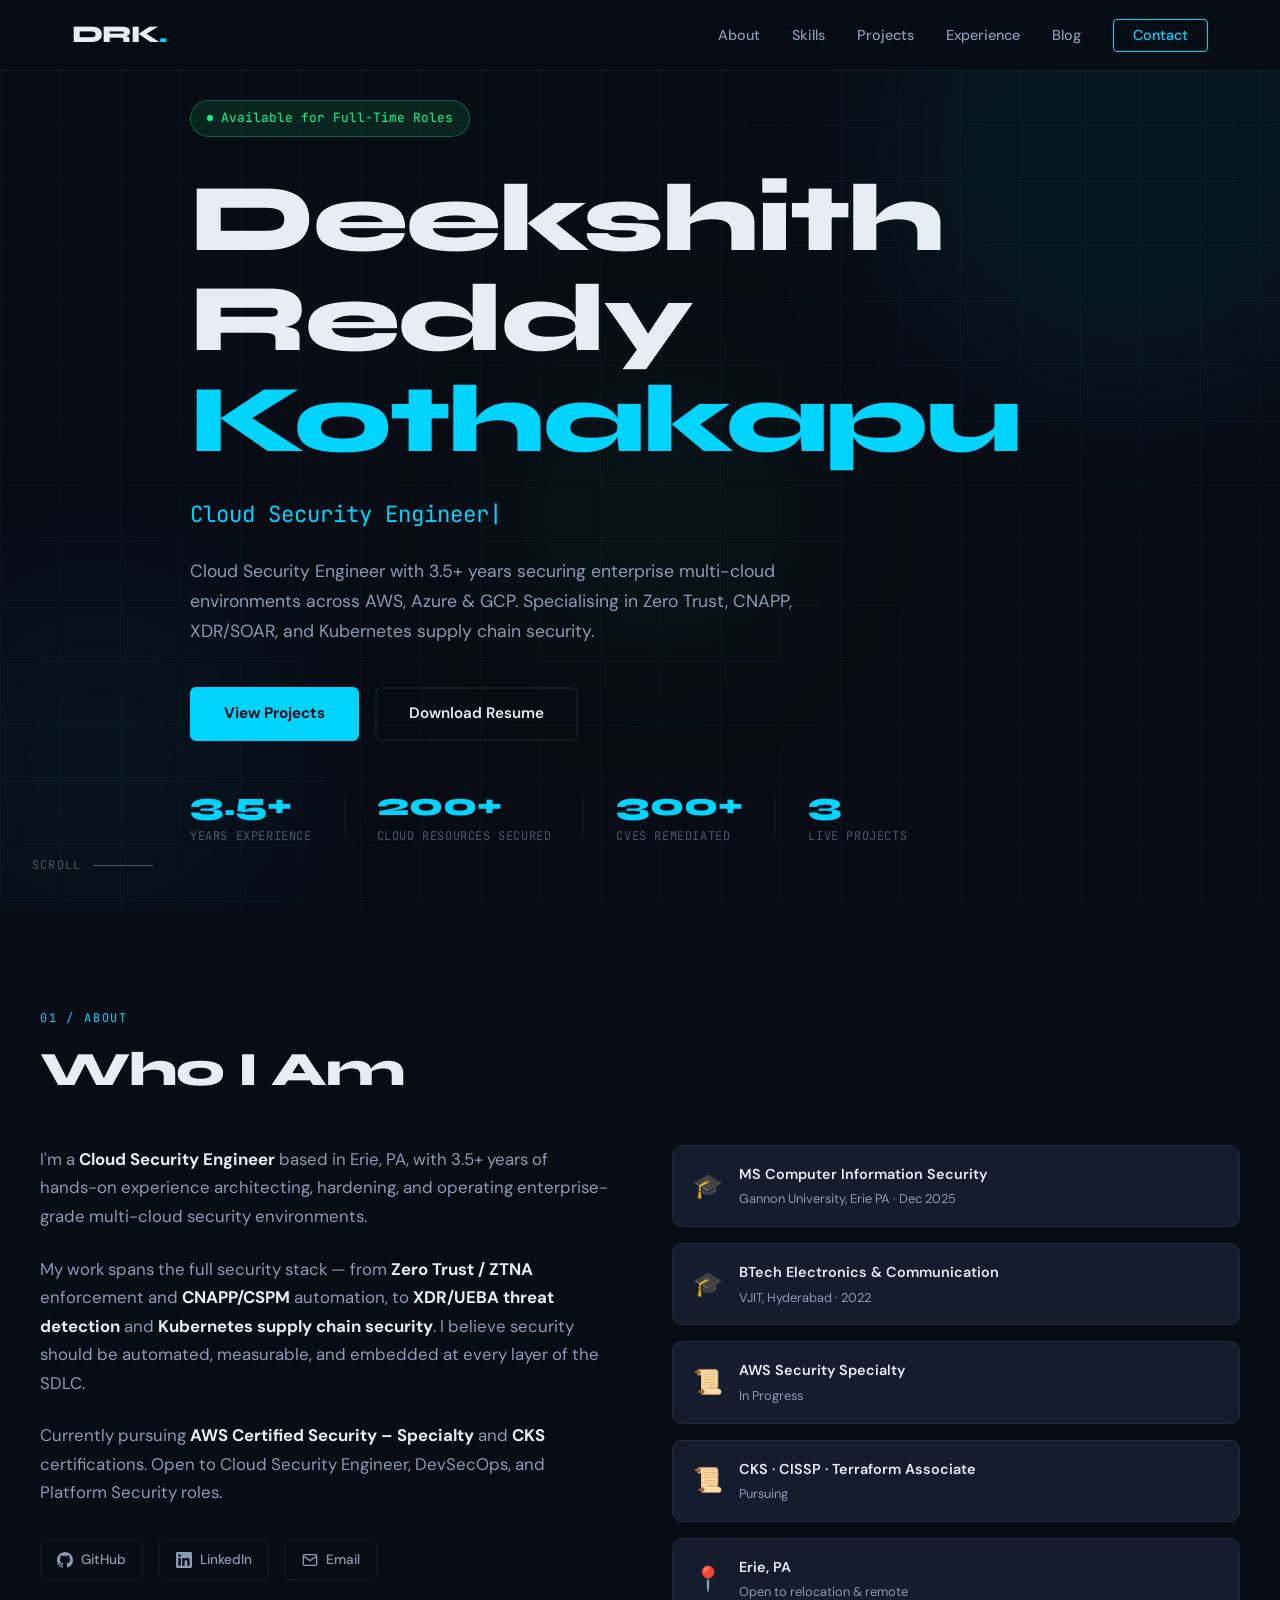
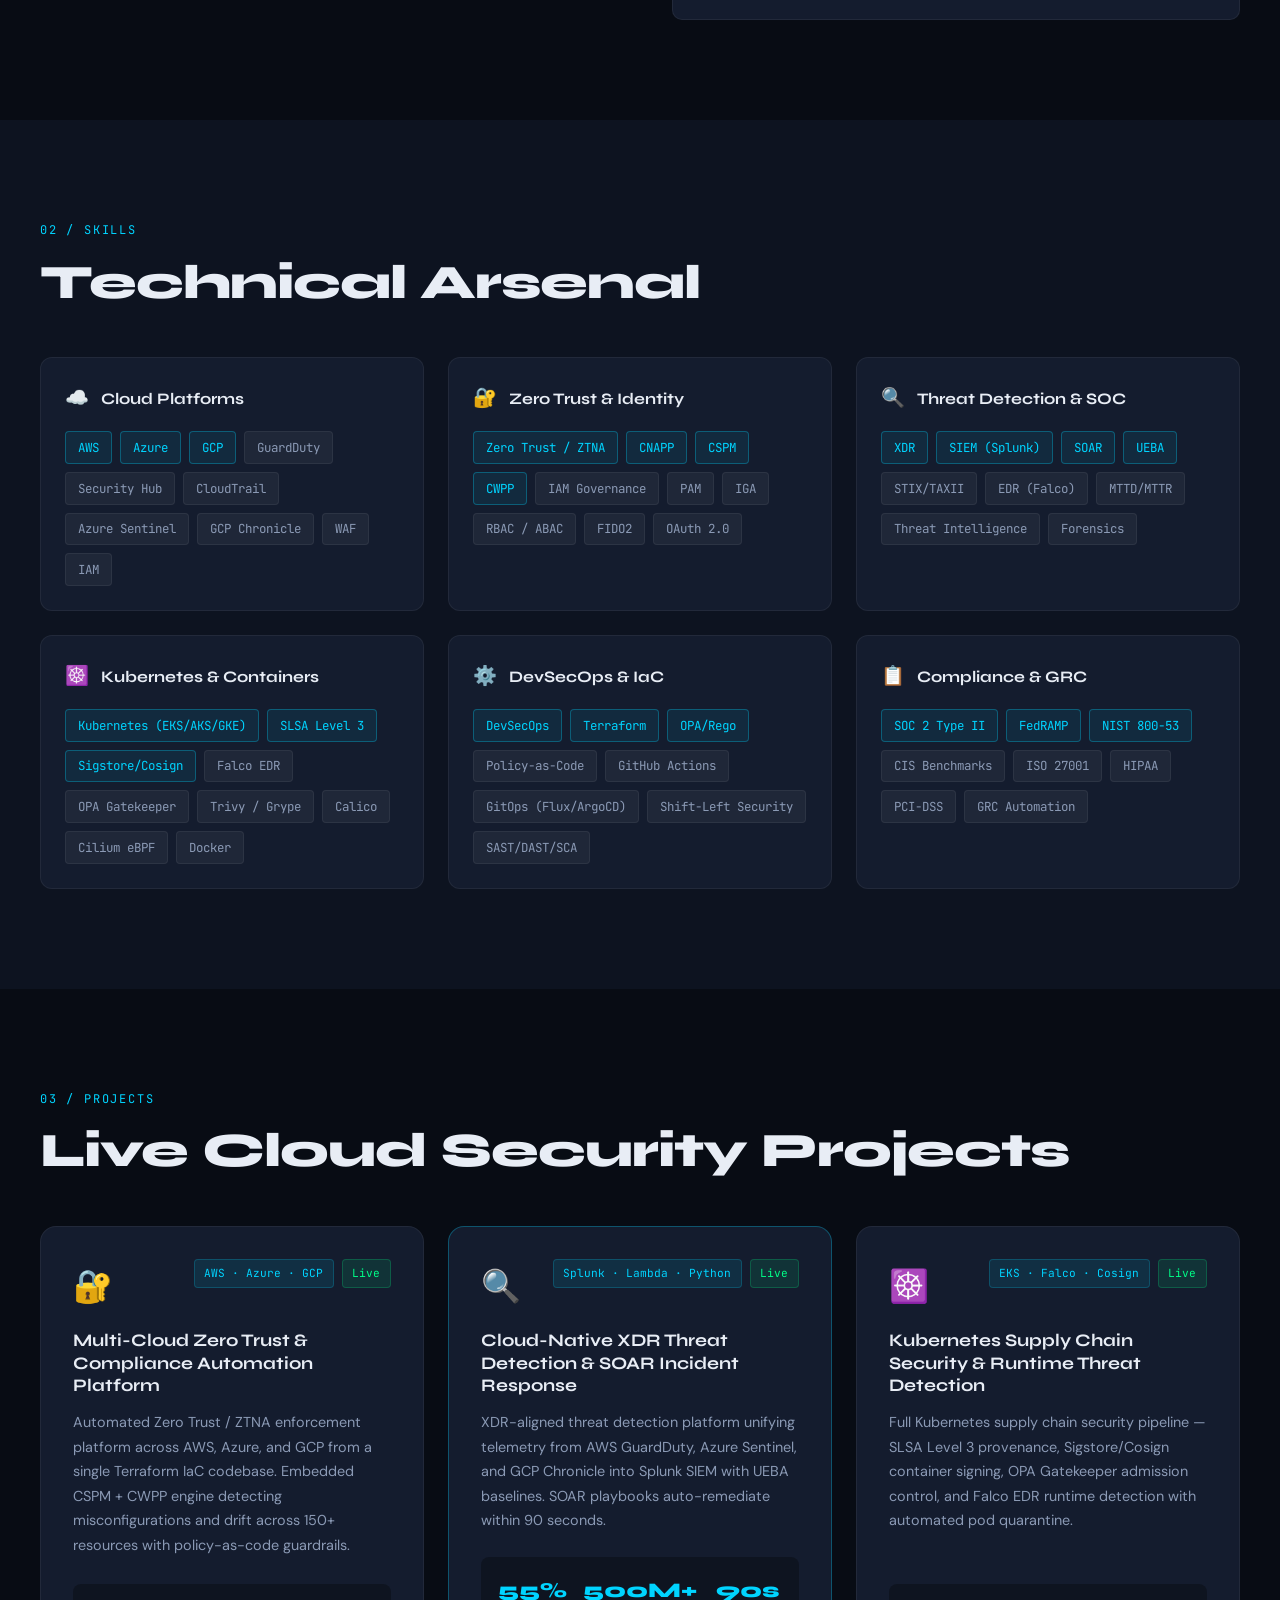
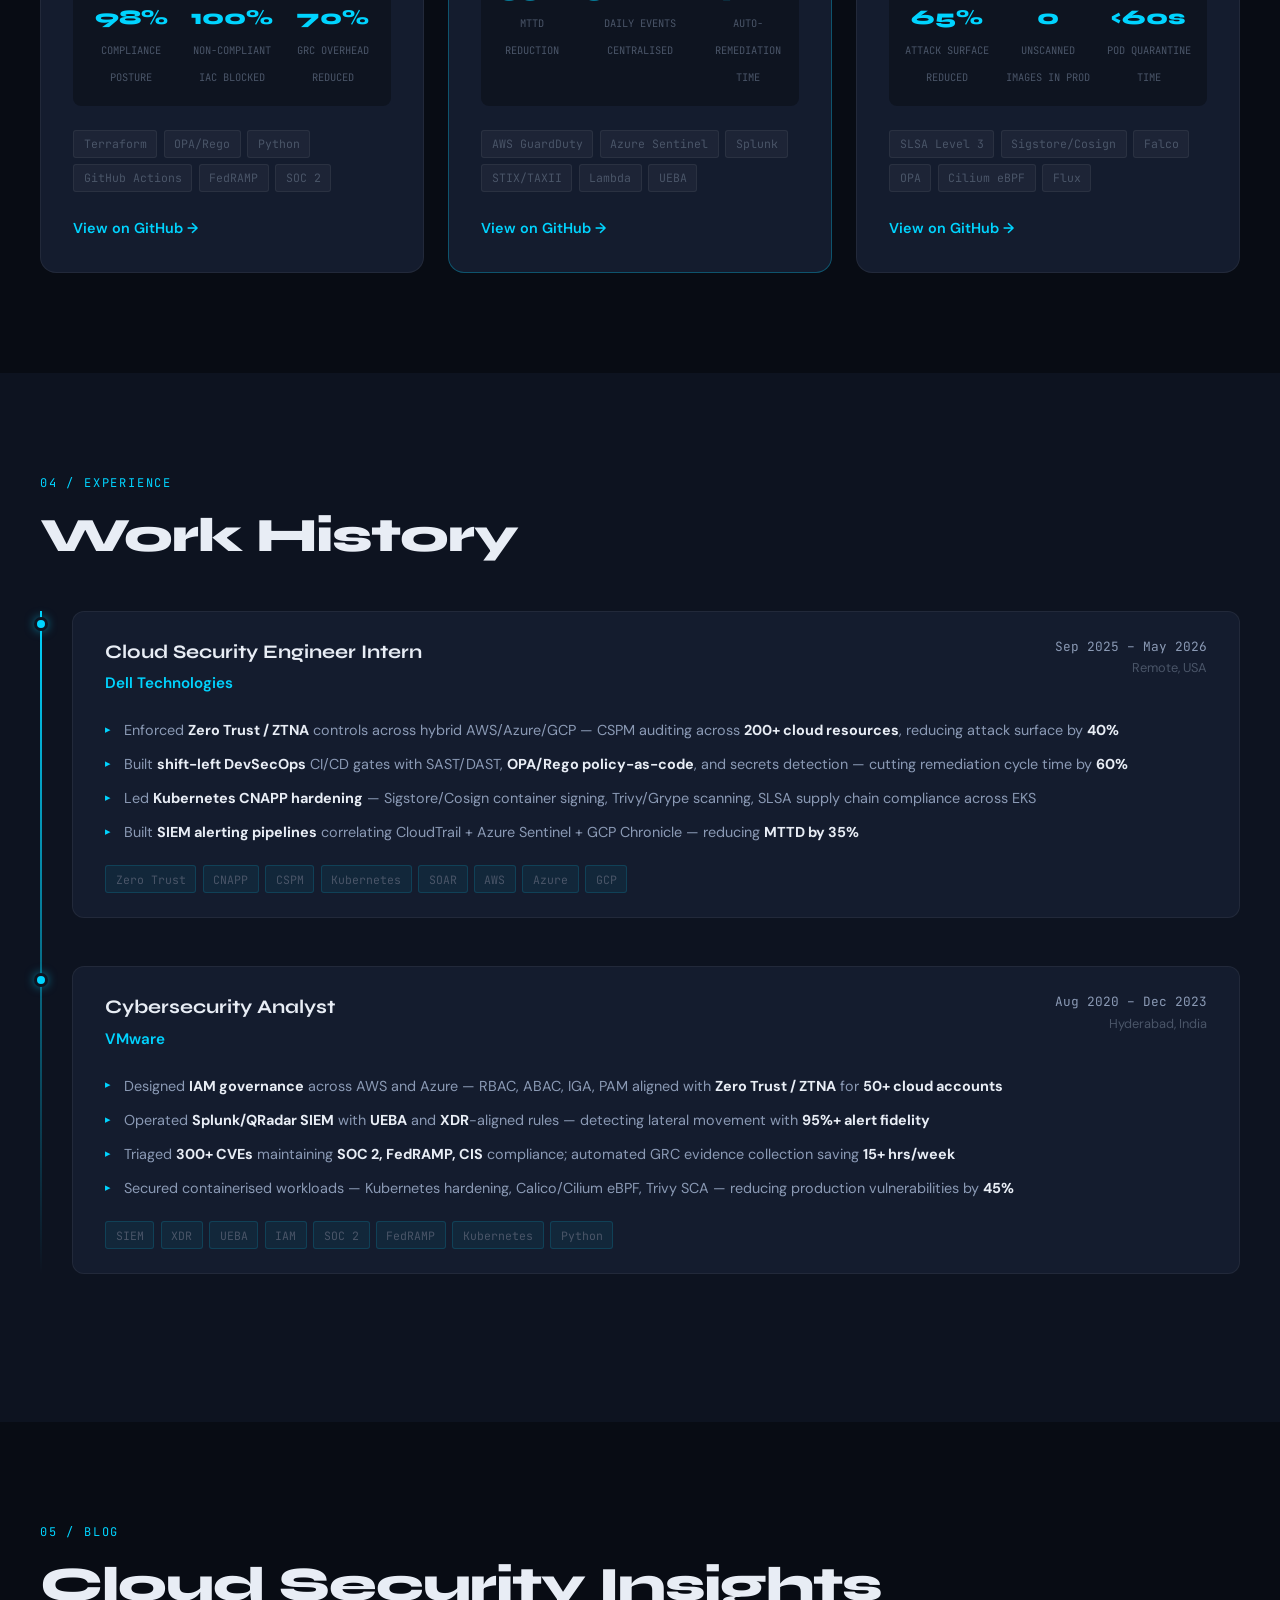
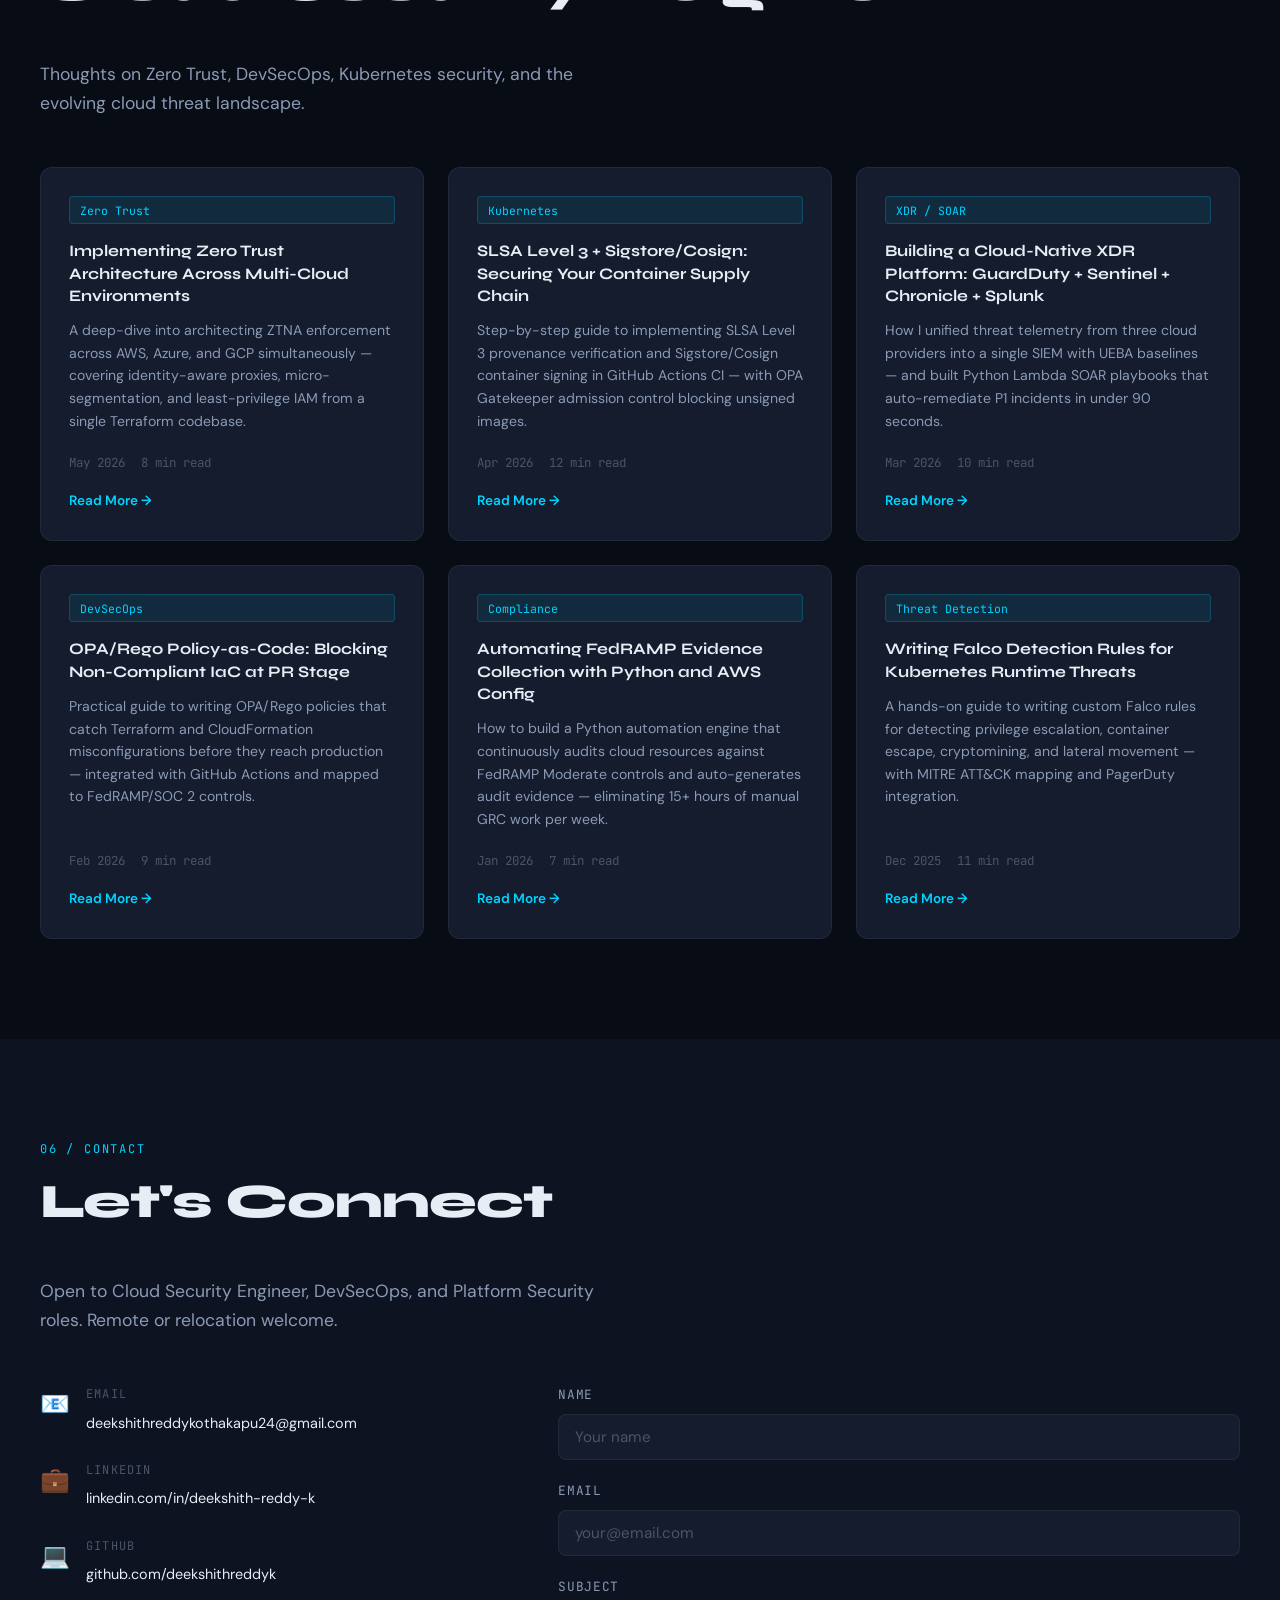
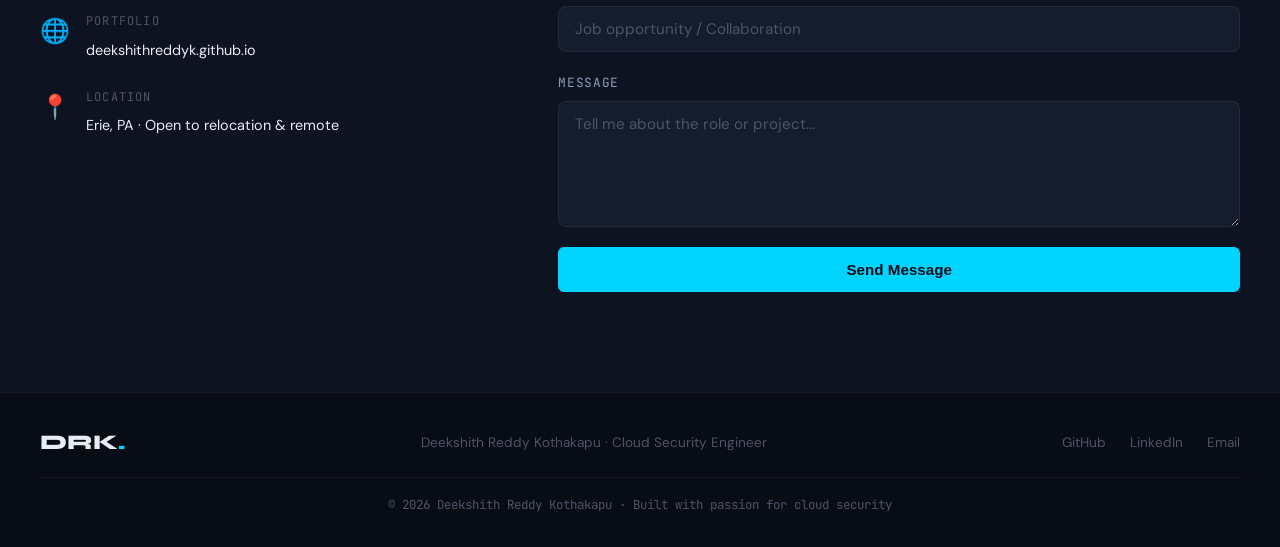
==== commit e0291c34: "Update index (1).html" ====
--- a/index (1).html
+++ b/index (1).html
@@ -150,115 +150,54 @@
     <div class="section-label">02 / Skills</div>
     <h2 class="section-title">Technical Arsenal</h2>
     <div class="skills-grid">
-
-      <div class="skill-category">
-        <div class="skill-cat-header">
-          <span class="skill-cat-icon">☁️</span>
-          <span>Cloud Platforms</span>
-        </div>
-        <div class="skill-tags">
-          <span class="tag tag-hot">AWS</span>
-          <span class="tag tag-hot">Azure</span>
-          <span class="tag tag-hot">GCP</span>
-          <span class="tag">GuardDuty</span>
-          <span class="tag">Security Hub</span>
-          <span class="tag">CloudTrail</span>
-          <span class="tag">Azure Sentinel</span>
-          <span class="tag">GCP Chronicle</span>
-          <span class="tag">WAF</span>
-          <span class="tag">IAM</span>
-        </div>
-      </div>
-
-      <div class="skill-category">
-        <div class="skill-cat-header">
-          <span class="skill-cat-icon">🔐</span>
-          <span>Zero Trust & Identity</span>
-        </div>
-        <div class="skill-tags">
-          <span class="tag tag-hot">Zero Trust / ZTNA</span>
-          <span class="tag tag-hot">CNAPP</span>
-          <span class="tag tag-hot">CSPM</span>
-          <span class="tag tag-hot">CWPP</span>
-          <span class="tag">IAM Governance</span>
-          <span class="tag">PAM</span>
-          <span class="tag">IGA</span>
-          <span class="tag">RBAC / ABAC</span>
-          <span class="tag">FIDO2</span>
-          <span class="tag">OAuth 2.0</span>
-        </div>
-      </div>
-
-      <div class="skill-category">
-        <div class="skill-cat-header">
-          <span class="skill-cat-icon">🔍</span>
-          <span>Threat Detection & SOC</span>
-        </div>
-        <div class="skill-tags">
-          <span class="tag tag-hot">XDR</span>
-          <span class="tag tag-hot">SIEM (Splunk)</span>
-          <span class="tag tag-hot">SOAR</span>
-          <span class="tag tag-hot">UEBA</span>
-          <span class="tag">STIX/TAXII</span>
-          <span class="tag">EDR (Falco)</span>
-          <span class="tag">MTTD/MTTR</span>
-          <span class="tag">Threat Intelligence</span>
-          <span class="tag">Forensics</span>
-        </div>
-      </div>
-
-      <div class="skill-category">
-        <div class="skill-cat-header">
-          <span class="skill-cat-icon">☸️</span>
-          <span>Kubernetes & Containers</span>
-        </div>
-        <div class="skill-tags">
-          <span class="tag tag-hot">Kubernetes (EKS/AKS/GKE)</span>
-          <span class="tag tag-hot">SLSA Level 3</span>
-          <span class="tag tag-hot">Sigstore/Cosign</span>
-          <span class="tag">Falco EDR</span>
-          <span class="tag">OPA Gatekeeper</span>
-          <span class="tag">Trivy / Grype</span>
-          <span class="tag">Calico</span>
-          <span class="tag">Cilium eBPF</span>
-          <span class="tag">Docker</span>
-        </div>
-      </div>
-
-      <div class="skill-category">
-        <div class="skill-cat-header">
-          <span class="skill-cat-icon">⚙️</span>
-          <span>DevSecOps & IaC</span>
-        </div>
-        <div class="skill-tags">
-          <span class="tag tag-hot">DevSecOps</span>
-          <span class="tag tag-hot">Terraform</span>
-          <span class="tag tag-hot">OPA/Rego</span>
-          <span class="tag">Policy-as-Code</span>
-          <span class="tag">GitHub Actions</span>
-          <span class="tag">GitOps (Flux/ArgoCD)</span>
-          <span class="tag">Shift-Left Security</span>
-          <span class="tag">SAST/DAST/SCA</span>
-        </div>
-      </div>
-
-      <div class="skill-category">
-        <div class="skill-cat-header">
-          <span class="skill-cat-icon">📋</span>
-          <span>Compliance & GRC</span>
-        </div>
-        <div class="skill-tags">
-          <span class="tag tag-hot">SOC 2 Type II</span>
-          <span class="tag tag-hot">FedRAMP</span>
-          <span class="tag tag-hot">NIST 800-53</span>
-          <span class="tag">CIS Benchmarks</span>
-          <span class="tag">ISO 27001</span>
-          <span class="tag">HIPAA</span>
-          <span class="tag">PCI-DSS</span>
-          <span class="tag">GRC Automation</span>
-        </div>
-      </div>
-
+      <div class="skill-category">
+        <div class="skill-cat-header"><span class="skill-cat-icon">☁️</span><span>Cloud Platforms</span></div>
+        <div class="skill-tags">
+          <span class="tag tag-hot">AWS</span><span class="tag tag-hot">Azure</span><span class="tag tag-hot">GCP</span>
+          <span class="tag">GuardDuty</span><span class="tag">Security Hub</span><span class="tag">CloudTrail</span>
+          <span class="tag">Azure Sentinel</span><span class="tag">GCP Chronicle</span><span class="tag">WAF</span><span class="tag">IAM</span>
+        </div>
+      </div>
+      <div class="skill-category">
+        <div class="skill-cat-header"><span class="skill-cat-icon">🔐</span><span>Zero Trust & Identity</span></div>
+        <div class="skill-tags">
+          <span class="tag tag-hot">Zero Trust / ZTNA</span><span class="tag tag-hot">CNAPP</span><span class="tag tag-hot">CSPM</span>
+          <span class="tag tag-hot">CWPP</span><span class="tag">IAM Governance</span><span class="tag">PAM</span>
+          <span class="tag">IGA</span><span class="tag">RBAC / ABAC</span><span class="tag">FIDO2</span><span class="tag">OAuth 2.0</span>
+        </div>
+      </div>
+      <div class="skill-category">
+        <div class="skill-cat-header"><span class="skill-cat-icon">🔍</span><span>Threat Detection & SOC</span></div>
+        <div class="skill-tags">
+          <span class="tag tag-hot">XDR</span><span class="tag tag-hot">SIEM (Splunk)</span><span class="tag tag-hot">SOAR</span>
+          <span class="tag tag-hot">UEBA</span><span class="tag">STIX/TAXII</span><span class="tag">EDR (Falco)</span>
+          <span class="tag">MTTD/MTTR</span><span class="tag">Threat Intelligence</span><span class="tag">Forensics</span>
+        </div>
+      </div>
+      <div class="skill-category">
+        <div class="skill-cat-header"><span class="skill-cat-icon">☸️</span><span>Kubernetes & Containers</span></div>
+        <div class="skill-tags">
+          <span class="tag tag-hot">Kubernetes (EKS/AKS/GKE)</span><span class="tag tag-hot">SLSA Level 3</span>
+          <span class="tag tag-hot">Sigstore/Cosign</span><span class="tag">Falco EDR</span><span class="tag">OPA Gatekeeper</span>
+          <span class="tag">Trivy / Grype</span><span class="tag">Calico</span><span class="tag">Cilium eBPF</span><span class="tag">Docker</span>
+        </div>
+      </div>
+      <div class="skill-category">
+        <div class="skill-cat-header"><span class="skill-cat-icon">⚙️</span><span>DevSecOps & IaC</span></div>
+        <div class="skill-tags">
+          <span class="tag tag-hot">DevSecOps</span><span class="tag tag-hot">Terraform</span><span class="tag tag-hot">OPA/Rego</span>
+          <span class="tag">Policy-as-Code</span><span class="tag">GitHub Actions</span><span class="tag">GitOps (Flux/ArgoCD)</span>
+          <span class="tag">Shift-Left Security</span><span class="tag">SAST/DAST/SCA</span>
+        </div>
+      </div>
+      <div class="skill-category">
+        <div class="skill-cat-header"><span class="skill-cat-icon">📋</span><span>Compliance & GRC</span></div>
+        <div class="skill-tags">
+          <span class="tag tag-hot">SOC 2 Type II</span><span class="tag tag-hot">FedRAMP</span><span class="tag tag-hot">NIST 800-53</span>
+          <span class="tag">CIS Benchmarks</span><span class="tag">ISO 27001</span><span class="tag">HIPAA</span>
+          <span class="tag">PCI-DSS</span><span class="tag">GRC Automation</span>
+        </div>
+      </div>
     </div>
   </div>
 </section>
@@ -269,7 +208,6 @@
     <div class="section-label">03 / Projects</div>
     <h2 class="section-title">Live Cloud Security Projects</h2>
     <div class="projects-grid">
-
       <div class="project-card">
         <div class="project-header">
           <div class="project-icon">🔐</div>
@@ -288,11 +226,8 @@
         <div class="project-stack">
           <span>Terraform</span><span>OPA/Rego</span><span>Python</span><span>GitHub Actions</span><span>FedRAMP</span><span>SOC 2</span>
         </div>
-        <a href="https://github.com/deekshithreddyk/multicloud-zero-trust-platform" target="_blank" class="project-link">
-          View on GitHub →
-        </a>
-      </div>
-
+        <a href="https://github.com/deekshithreddyk/multicloud-zero-trust-platform" target="_blank" class="project-link">View on GitHub →</a>
+      </div>
       <div class="project-card project-card-featured">
         <div class="project-header">
           <div class="project-icon">🔍</div>
@@ -311,11 +246,8 @@
         <div class="project-stack">
           <span>AWS GuardDuty</span><span>Azure Sentinel</span><span>Splunk</span><span>STIX/TAXII</span><span>Lambda</span><span>UEBA</span>
         </div>
-        <a href="https://github.com/deekshithreddyk/xdr-threat-detection-soar" target="_blank" class="project-link">
-          View on GitHub →
-        </a>
-      </div>
-
+        <a href="https://github.com/deekshithreddyk/xdr-threat-detection-soar" target="_blank" class="project-link">View on GitHub →</a>
+      </div>
       <div class="project-card">
         <div class="project-header">
           <div class="project-icon">☸️</div>
@@ -334,11 +266,8 @@
         <div class="project-stack">
           <span>SLSA Level 3</span><span>Sigstore/Cosign</span><span>Falco</span><span>OPA</span><span>Cilium eBPF</span><span>Flux</span>
         </div>
-        <a href="https://github.com/deekshithreddyk/k8s-supply-chain-security" target="_blank" class="project-link">
-          View on GitHub →
-        </a>
-      </div>
-
+        <a href="https://github.com/deekshithreddyk/k8s-supply-chain-security" target="_blank" class="project-link">View on GitHub →</a>
+      </div>
     </div>
   </div>
 </section>
@@ -349,7 +278,6 @@
     <div class="section-label">04 / Experience</div>
     <h2 class="section-title">Work History</h2>
     <div class="timeline">
-
       <div class="timeline-item">
         <div class="timeline-dot"></div>
         <div class="timeline-content">
@@ -374,7 +302,6 @@
           </div>
         </div>
       </div>
-
       <div class="timeline-item">
         <div class="timeline-dot"></div>
         <div class="timeline-content">
@@ -399,7 +326,6 @@
           </div>
         </div>
       </div>
-
     </div>
   </div>
 </section>
@@ -411,73 +337,48 @@
     <h2 class="section-title">Cloud Security Insights</h2>
     <p class="section-subtitle">Thoughts on Zero Trust, DevSecOps, Kubernetes security, and the evolving cloud threat landscape.</p>
     <div class="blog-grid">
-
       <article class="blog-card">
         <div class="blog-tag">Zero Trust</div>
         <h3 class="blog-title">Implementing Zero Trust Architecture Across Multi-Cloud Environments</h3>
         <p class="blog-excerpt">A deep-dive into architecting ZTNA enforcement across AWS, Azure, and GCP simultaneously — covering identity-aware proxies, micro-segmentation, and least-privilege IAM from a single Terraform codebase.</p>
-        <div class="blog-meta">
-          <span>May 2026</span>
-          <span>8 min read</span>
-        </div>
-        <a href="#" class="blog-link">Read More →</a>
-      </article>
-
+        <div class="blog-meta"><span>May 2026</span><span>8 min read</span></div>
+        <a href="#" class="blog-link">Read More →</a>
+      </article>
       <article class="blog-card">
         <div class="blog-tag">Kubernetes</div>
         <h3 class="blog-title">SLSA Level 3 + Sigstore/Cosign: Securing Your Container Supply Chain</h3>
         <p class="blog-excerpt">Step-by-step guide to implementing SLSA Level 3 provenance verification and Sigstore/Cosign container signing in GitHub Actions CI — with OPA Gatekeeper admission control blocking unsigned images.</p>
-        <div class="blog-meta">
-          <span>Apr 2026</span>
-          <span>12 min read</span>
-        </div>
-        <a href="#" class="blog-link">Read More →</a>
-      </article>
-
+        <div class="blog-meta"><span>Apr 2026</span><span>12 min read</span></div>
+        <a href="#" class="blog-link">Read More →</a>
+      </article>
       <article class="blog-card">
         <div class="blog-tag">XDR / SOAR</div>
         <h3 class="blog-title">Building a Cloud-Native XDR Platform: GuardDuty + Sentinel + Chronicle + Splunk</h3>
         <p class="blog-excerpt">How I unified threat telemetry from three cloud providers into a single SIEM with UEBA baselines — and built Python Lambda SOAR playbooks that auto-remediate P1 incidents in under 90 seconds.</p>
-        <div class="blog-meta">
-          <span>Mar 2026</span>
-          <span>10 min read</span>
-        </div>
-        <a href="#" class="blog-link">Read More →</a>
-      </article>
-
+        <div class="blog-meta"><span>Mar 2026</span><span>10 min read</span></div>
+        <a href="#" class="blog-link">Read More →</a>
+      </article>
       <article class="blog-card">
         <div class="blog-tag">DevSecOps</div>
         <h3 class="blog-title">OPA/Rego Policy-as-Code: Blocking Non-Compliant IaC at PR Stage</h3>
         <p class="blog-excerpt">Practical guide to writing OPA/Rego policies that catch Terraform and CloudFormation misconfigurations before they reach production — integrated with GitHub Actions and mapped to FedRAMP/SOC 2 controls.</p>
-        <div class="blog-meta">
-          <span>Feb 2026</span>
-          <span>9 min read</span>
-        </div>
-        <a href="#" class="blog-link">Read More →</a>
-      </article>
-
+        <div class="blog-meta"><span>Feb 2026</span><span>9 min read</span></div>
+        <a href="#" class="blog-link">Read More →</a>
+      </article>
       <article class="blog-card">
         <div class="blog-tag">Compliance</div>
         <h3 class="blog-title">Automating FedRAMP Evidence Collection with Python and AWS Config</h3>
         <p class="blog-excerpt">How to build a Python automation engine that continuously audits cloud resources against FedRAMP Moderate controls and auto-generates audit evidence — eliminating 15+ hours of manual GRC work per week.</p>
-        <div class="blog-meta">
-          <span>Jan 2026</span>
-          <span>7 min read</span>
-        </div>
-        <a href="#" class="blog-link">Read More →</a>
-      </article>
-
+        <div class="blog-meta"><span>Jan 2026</span><span>7 min read</span></div>
+        <a href="#" class="blog-link">Read More →</a>
+      </article>
       <article class="blog-card">
         <div class="blog-tag">Threat Detection</div>
         <h3 class="blog-title">Writing Falco Detection Rules for Kubernetes Runtime Threats</h3>
         <p class="blog-excerpt">A hands-on guide to writing custom Falco rules for detecting privilege escalation, container escape, cryptomining, and lateral movement — with MITRE ATT&CK mapping and PagerDuty integration.</p>
-        <div class="blog-meta">
-          <span>Dec 2025</span>
-          <span>11 min read</span>
-        </div>
-        <a href="#" class="blog-link">Read More →</a>
-      </article>
-
+        <div class="blog-meta"><span>Dec 2025</span><span>11 min read</span></div>
+        <a href="#" class="blog-link">Read More →</a>
+      </article>
     </div>
   </div>
 </section>
@@ -512,6 +413,13 @@
           </div>
         </div>
         <div class="contact-item">
+          <div class="contact-icon">🌐</div>
+          <div>
+            <div class="contact-label">Portfolio</div>
+            <a href="https://deekshithreddyk.github.io" target="_blank" class="contact-value">deekshithreddyk.github.io</a>
+          </div>
+        </div>
+        <div class="contact-item">
           <div class="contact-icon">📍</div>
           <div>
             <div class="contact-label">Location</div>
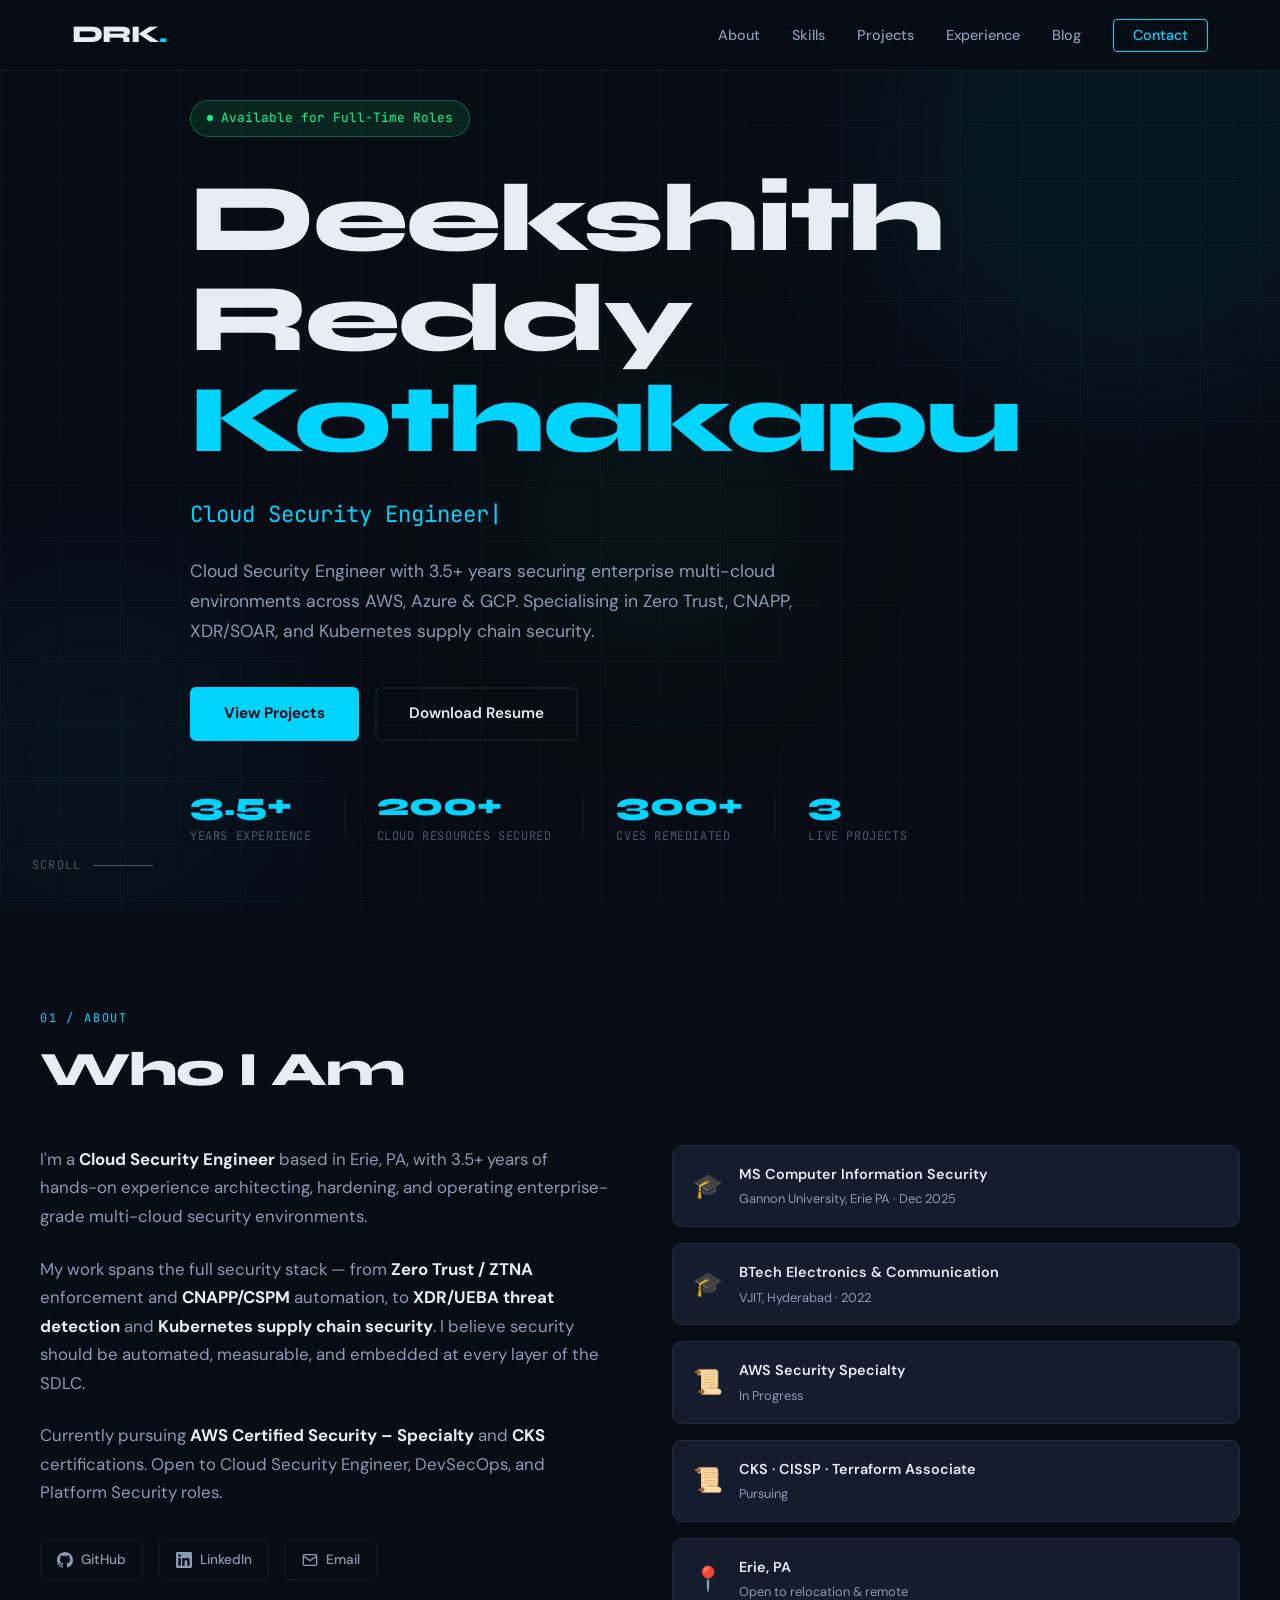
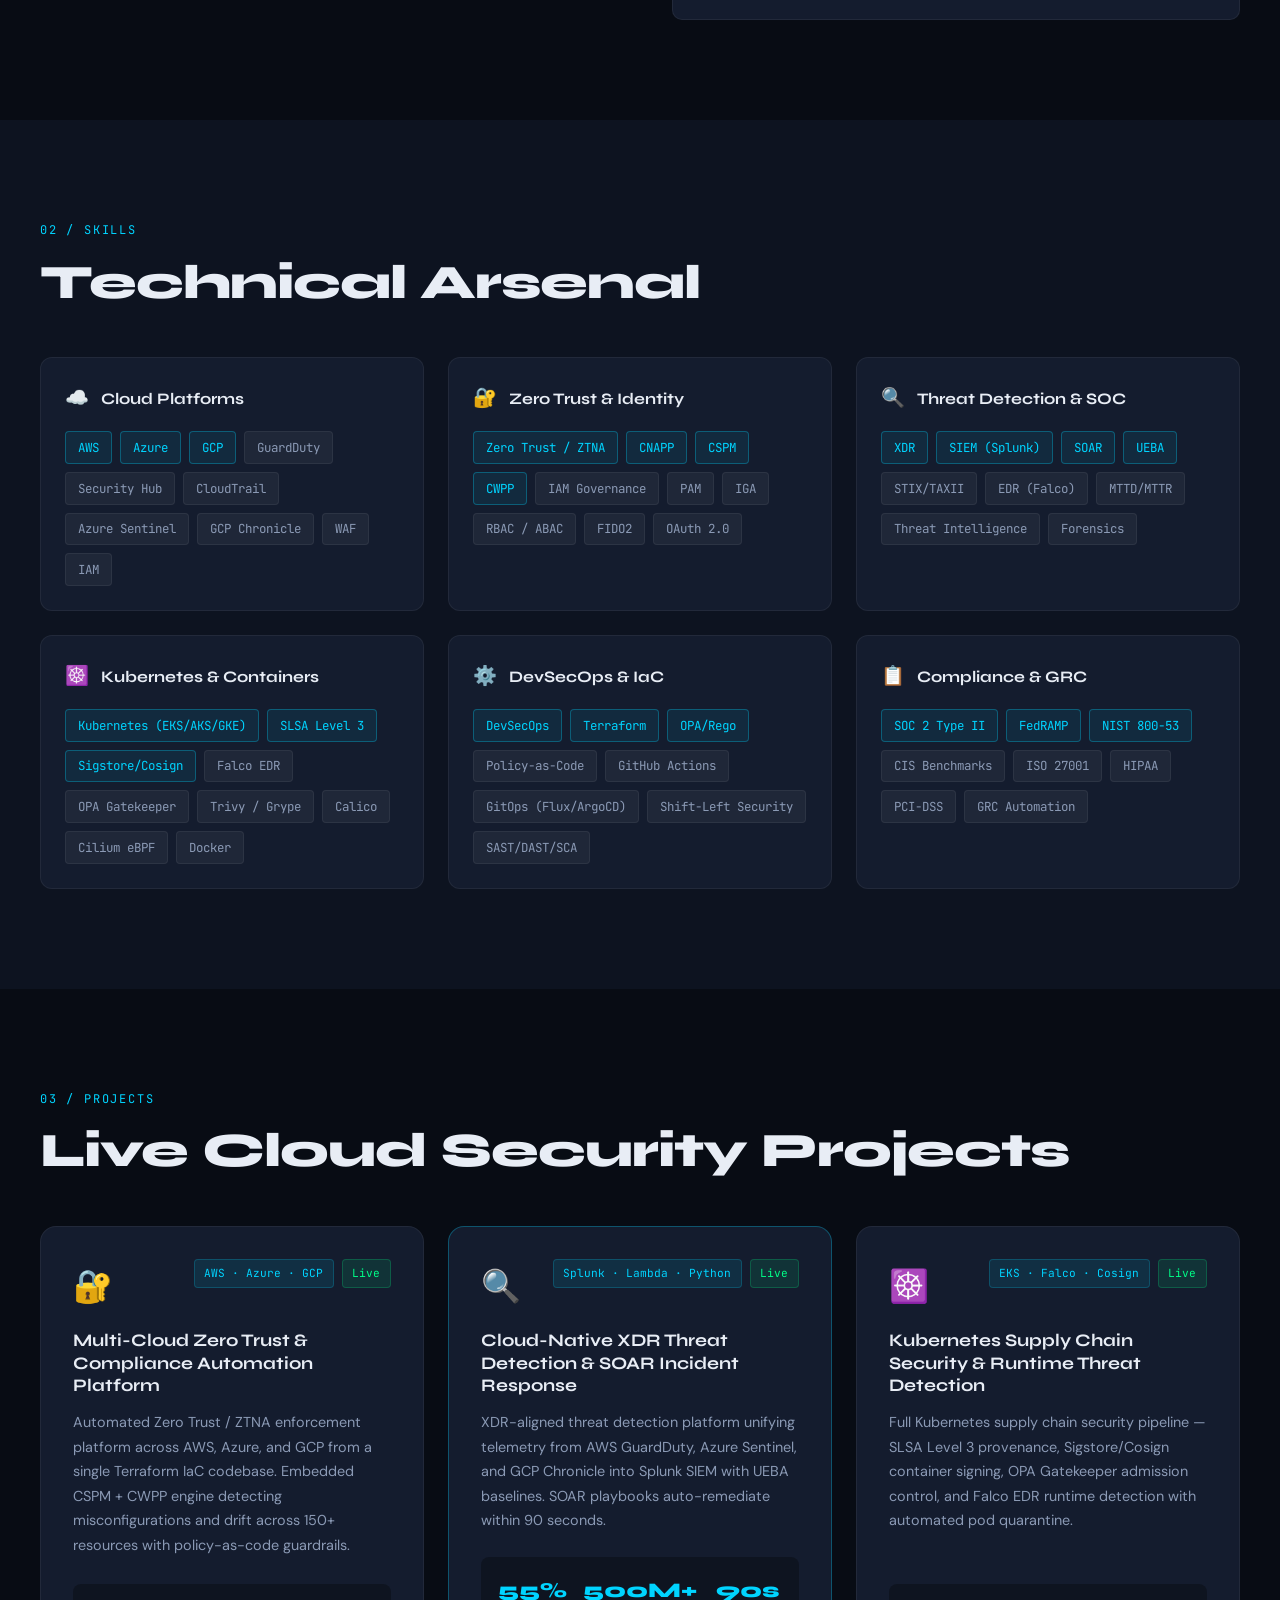
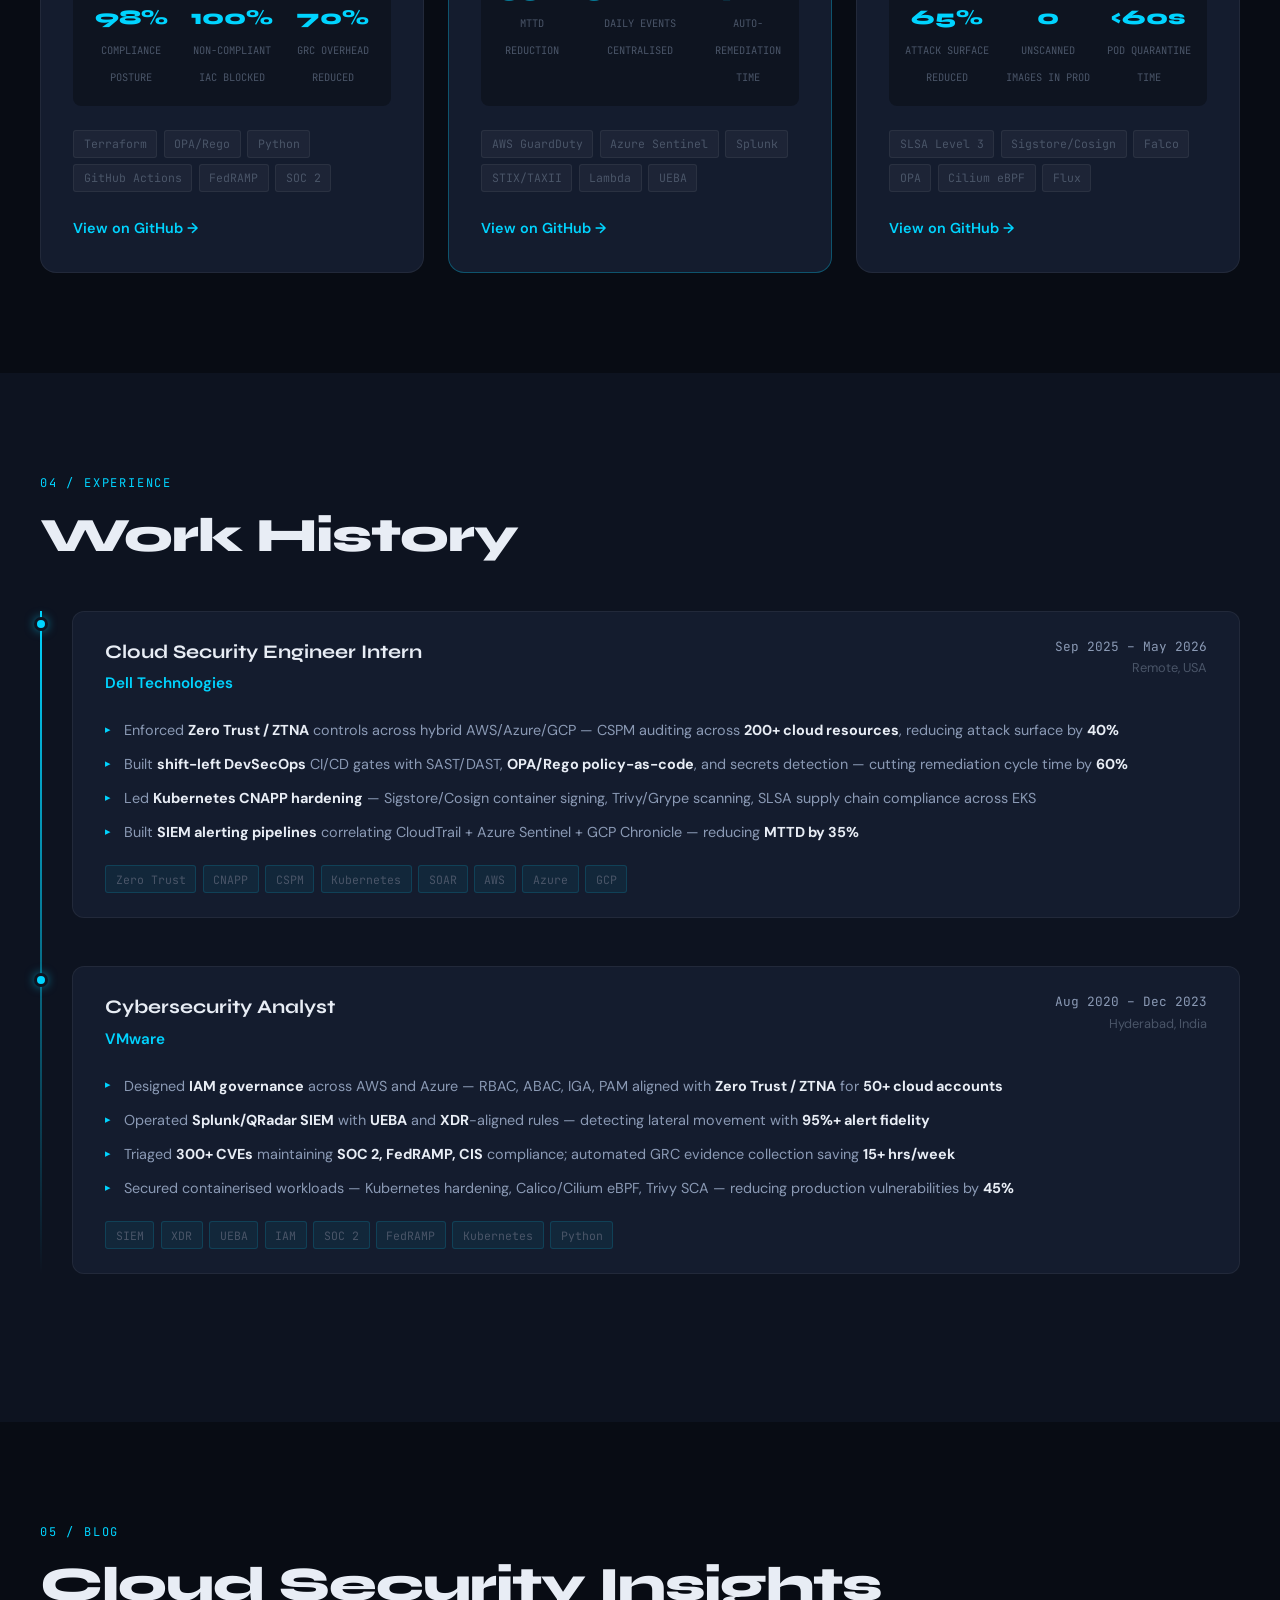
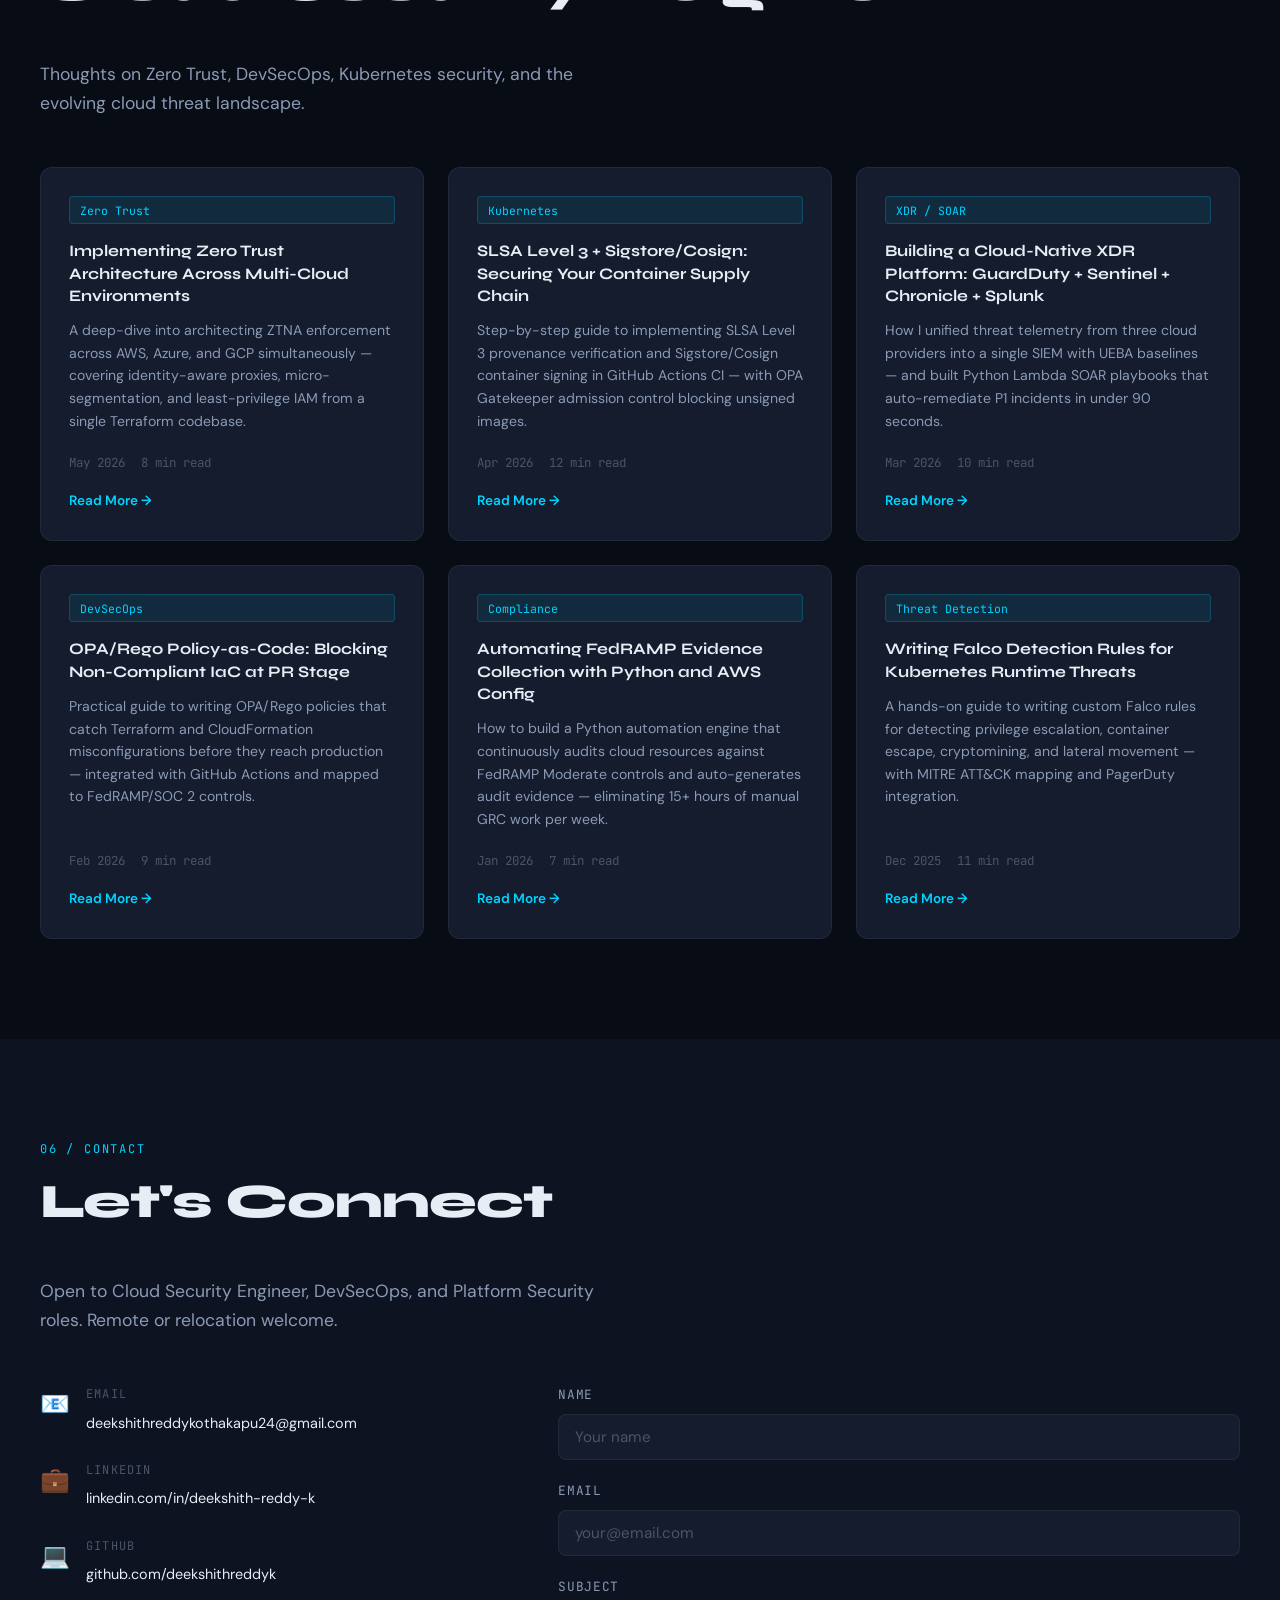
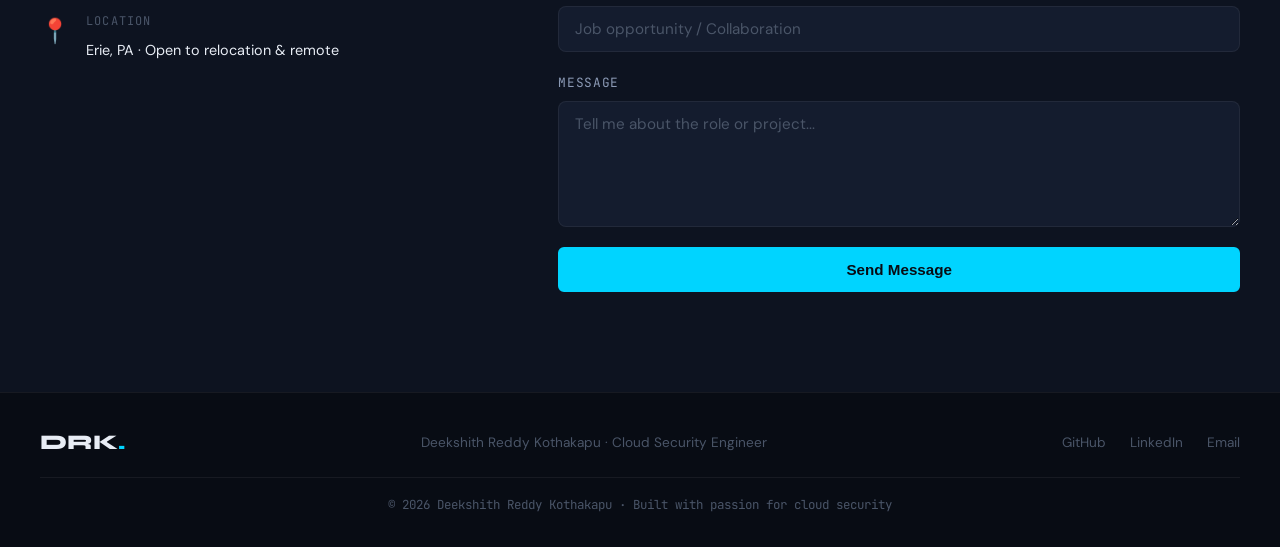
==== commit 30d21aab: "Add files via upload" ====
--- a/index (1).html
+++ b/index (1).html
@@ -150,54 +150,115 @@
     <div class="section-label">02 / Skills</div>
     <h2 class="section-title">Technical Arsenal</h2>
     <div class="skills-grid">
+
       <div class="skill-category">
-        <div class="skill-cat-header"><span class="skill-cat-icon">☁️</span><span>Cloud Platforms</span></div>
+        <div class="skill-cat-header">
+          <span class="skill-cat-icon">☁️</span>
+          <span>Cloud Platforms</span>
+        </div>
         <div class="skill-tags">
-          <span class="tag tag-hot">AWS</span><span class="tag tag-hot">Azure</span><span class="tag tag-hot">GCP</span>
-          <span class="tag">GuardDuty</span><span class="tag">Security Hub</span><span class="tag">CloudTrail</span>
-          <span class="tag">Azure Sentinel</span><span class="tag">GCP Chronicle</span><span class="tag">WAF</span><span class="tag">IAM</span>
-        </div>
-      </div>
+          <span class="tag tag-hot">AWS</span>
+          <span class="tag tag-hot">Azure</span>
+          <span class="tag tag-hot">GCP</span>
+          <span class="tag">GuardDuty</span>
+          <span class="tag">Security Hub</span>
+          <span class="tag">CloudTrail</span>
+          <span class="tag">Azure Sentinel</span>
+          <span class="tag">GCP Chronicle</span>
+          <span class="tag">WAF</span>
+          <span class="tag">IAM</span>
+        </div>
+      </div>
+
       <div class="skill-category">
-        <div class="skill-cat-header"><span class="skill-cat-icon">🔐</span><span>Zero Trust & Identity</span></div>
+        <div class="skill-cat-header">
+          <span class="skill-cat-icon">🔐</span>
+          <span>Zero Trust & Identity</span>
+        </div>
         <div class="skill-tags">
-          <span class="tag tag-hot">Zero Trust / ZTNA</span><span class="tag tag-hot">CNAPP</span><span class="tag tag-hot">CSPM</span>
-          <span class="tag tag-hot">CWPP</span><span class="tag">IAM Governance</span><span class="tag">PAM</span>
-          <span class="tag">IGA</span><span class="tag">RBAC / ABAC</span><span class="tag">FIDO2</span><span class="tag">OAuth 2.0</span>
-        </div>
-      </div>
+          <span class="tag tag-hot">Zero Trust / ZTNA</span>
+          <span class="tag tag-hot">CNAPP</span>
+          <span class="tag tag-hot">CSPM</span>
+          <span class="tag tag-hot">CWPP</span>
+          <span class="tag">IAM Governance</span>
+          <span class="tag">PAM</span>
+          <span class="tag">IGA</span>
+          <span class="tag">RBAC / ABAC</span>
+          <span class="tag">FIDO2</span>
+          <span class="tag">OAuth 2.0</span>
+        </div>
+      </div>
+
       <div class="skill-category">
-        <div class="skill-cat-header"><span class="skill-cat-icon">🔍</span><span>Threat Detection & SOC</span></div>
+        <div class="skill-cat-header">
+          <span class="skill-cat-icon">🔍</span>
+          <span>Threat Detection & SOC</span>
+        </div>
         <div class="skill-tags">
-          <span class="tag tag-hot">XDR</span><span class="tag tag-hot">SIEM (Splunk)</span><span class="tag tag-hot">SOAR</span>
-          <span class="tag tag-hot">UEBA</span><span class="tag">STIX/TAXII</span><span class="tag">EDR (Falco)</span>
-          <span class="tag">MTTD/MTTR</span><span class="tag">Threat Intelligence</span><span class="tag">Forensics</span>
-        </div>
-      </div>
+          <span class="tag tag-hot">XDR</span>
+          <span class="tag tag-hot">SIEM (Splunk)</span>
+          <span class="tag tag-hot">SOAR</span>
+          <span class="tag tag-hot">UEBA</span>
+          <span class="tag">STIX/TAXII</span>
+          <span class="tag">EDR (Falco)</span>
+          <span class="tag">MTTD/MTTR</span>
+          <span class="tag">Threat Intelligence</span>
+          <span class="tag">Forensics</span>
+        </div>
+      </div>
+
       <div class="skill-category">
-        <div class="skill-cat-header"><span class="skill-cat-icon">☸️</span><span>Kubernetes & Containers</span></div>
+        <div class="skill-cat-header">
+          <span class="skill-cat-icon">☸️</span>
+          <span>Kubernetes & Containers</span>
+        </div>
         <div class="skill-tags">
-          <span class="tag tag-hot">Kubernetes (EKS/AKS/GKE)</span><span class="tag tag-hot">SLSA Level 3</span>
-          <span class="tag tag-hot">Sigstore/Cosign</span><span class="tag">Falco EDR</span><span class="tag">OPA Gatekeeper</span>
-          <span class="tag">Trivy / Grype</span><span class="tag">Calico</span><span class="tag">Cilium eBPF</span><span class="tag">Docker</span>
-        </div>
-      </div>
+          <span class="tag tag-hot">Kubernetes (EKS/AKS/GKE)</span>
+          <span class="tag tag-hot">SLSA Level 3</span>
+          <span class="tag tag-hot">Sigstore/Cosign</span>
+          <span class="tag">Falco EDR</span>
+          <span class="tag">OPA Gatekeeper</span>
+          <span class="tag">Trivy / Grype</span>
+          <span class="tag">Calico</span>
+          <span class="tag">Cilium eBPF</span>
+          <span class="tag">Docker</span>
+        </div>
+      </div>
+
       <div class="skill-category">
-        <div class="skill-cat-header"><span class="skill-cat-icon">⚙️</span><span>DevSecOps & IaC</span></div>
+        <div class="skill-cat-header">
+          <span class="skill-cat-icon">⚙️</span>
+          <span>DevSecOps & IaC</span>
+        </div>
         <div class="skill-tags">
-          <span class="tag tag-hot">DevSecOps</span><span class="tag tag-hot">Terraform</span><span class="tag tag-hot">OPA/Rego</span>
-          <span class="tag">Policy-as-Code</span><span class="tag">GitHub Actions</span><span class="tag">GitOps (Flux/ArgoCD)</span>
-          <span class="tag">Shift-Left Security</span><span class="tag">SAST/DAST/SCA</span>
-        </div>
-      </div>
+          <span class="tag tag-hot">DevSecOps</span>
+          <span class="tag tag-hot">Terraform</span>
+          <span class="tag tag-hot">OPA/Rego</span>
+          <span class="tag">Policy-as-Code</span>
+          <span class="tag">GitHub Actions</span>
+          <span class="tag">GitOps (Flux/ArgoCD)</span>
+          <span class="tag">Shift-Left Security</span>
+          <span class="tag">SAST/DAST/SCA</span>
+        </div>
+      </div>
+
       <div class="skill-category">
-        <div class="skill-cat-header"><span class="skill-cat-icon">📋</span><span>Compliance & GRC</span></div>
+        <div class="skill-cat-header">
+          <span class="skill-cat-icon">📋</span>
+          <span>Compliance & GRC</span>
+        </div>
         <div class="skill-tags">
-          <span class="tag tag-hot">SOC 2 Type II</span><span class="tag tag-hot">FedRAMP</span><span class="tag tag-hot">NIST 800-53</span>
-          <span class="tag">CIS Benchmarks</span><span class="tag">ISO 27001</span><span class="tag">HIPAA</span>
-          <span class="tag">PCI-DSS</span><span class="tag">GRC Automation</span>
-        </div>
-      </div>
+          <span class="tag tag-hot">SOC 2 Type II</span>
+          <span class="tag tag-hot">FedRAMP</span>
+          <span class="tag tag-hot">NIST 800-53</span>
+          <span class="tag">CIS Benchmarks</span>
+          <span class="tag">ISO 27001</span>
+          <span class="tag">HIPAA</span>
+          <span class="tag">PCI-DSS</span>
+          <span class="tag">GRC Automation</span>
+        </div>
+      </div>
+
     </div>
   </div>
 </section>
@@ -208,6 +269,7 @@
     <div class="section-label">03 / Projects</div>
     <h2 class="section-title">Live Cloud Security Projects</h2>
     <div class="projects-grid">
+
       <div class="project-card">
         <div class="project-header">
           <div class="project-icon">🔐</div>
@@ -226,8 +288,11 @@
         <div class="project-stack">
           <span>Terraform</span><span>OPA/Rego</span><span>Python</span><span>GitHub Actions</span><span>FedRAMP</span><span>SOC 2</span>
         </div>
-        <a href="https://github.com/deekshithreddyk/multicloud-zero-trust-platform" target="_blank" class="project-link">View on GitHub →</a>
-      </div>
+        <a href="https://github.com/deekshithreddyk/multicloud-zero-trust-platform" target="_blank" class="project-link">
+          View on GitHub →
+        </a>
+      </div>
+
       <div class="project-card project-card-featured">
         <div class="project-header">
           <div class="project-icon">🔍</div>
@@ -246,8 +311,11 @@
         <div class="project-stack">
           <span>AWS GuardDuty</span><span>Azure Sentinel</span><span>Splunk</span><span>STIX/TAXII</span><span>Lambda</span><span>UEBA</span>
         </div>
-        <a href="https://github.com/deekshithreddyk/xdr-threat-detection-soar" target="_blank" class="project-link">View on GitHub →</a>
-      </div>
+        <a href="https://github.com/deekshithreddyk/xdr-threat-detection-soar" target="_blank" class="project-link">
+          View on GitHub →
+        </a>
+      </div>
+
       <div class="project-card">
         <div class="project-header">
           <div class="project-icon">☸️</div>
@@ -266,8 +334,11 @@
         <div class="project-stack">
           <span>SLSA Level 3</span><span>Sigstore/Cosign</span><span>Falco</span><span>OPA</span><span>Cilium eBPF</span><span>Flux</span>
         </div>
-        <a href="https://github.com/deekshithreddyk/k8s-supply-chain-security" target="_blank" class="project-link">View on GitHub →</a>
-      </div>
+        <a href="https://github.com/deekshithreddyk/k8s-supply-chain-security" target="_blank" class="project-link">
+          View on GitHub →
+        </a>
+      </div>
+
     </div>
   </div>
 </section>
@@ -278,6 +349,7 @@
     <div class="section-label">04 / Experience</div>
     <h2 class="section-title">Work History</h2>
     <div class="timeline">
+
       <div class="timeline-item">
         <div class="timeline-dot"></div>
         <div class="timeline-content">
@@ -302,6 +374,7 @@
           </div>
         </div>
       </div>
+
       <div class="timeline-item">
         <div class="timeline-dot"></div>
         <div class="timeline-content">
@@ -326,6 +399,7 @@
           </div>
         </div>
       </div>
+
     </div>
   </div>
 </section>
@@ -337,48 +411,73 @@
     <h2 class="section-title">Cloud Security Insights</h2>
     <p class="section-subtitle">Thoughts on Zero Trust, DevSecOps, Kubernetes security, and the evolving cloud threat landscape.</p>
     <div class="blog-grid">
+
       <article class="blog-card">
         <div class="blog-tag">Zero Trust</div>
         <h3 class="blog-title">Implementing Zero Trust Architecture Across Multi-Cloud Environments</h3>
         <p class="blog-excerpt">A deep-dive into architecting ZTNA enforcement across AWS, Azure, and GCP simultaneously — covering identity-aware proxies, micro-segmentation, and least-privilege IAM from a single Terraform codebase.</p>
-        <div class="blog-meta"><span>May 2026</span><span>8 min read</span></div>
+        <div class="blog-meta">
+          <span>May 2026</span>
+          <span>8 min read</span>
+        </div>
         <a href="#" class="blog-link">Read More →</a>
       </article>
+
       <article class="blog-card">
         <div class="blog-tag">Kubernetes</div>
         <h3 class="blog-title">SLSA Level 3 + Sigstore/Cosign: Securing Your Container Supply Chain</h3>
         <p class="blog-excerpt">Step-by-step guide to implementing SLSA Level 3 provenance verification and Sigstore/Cosign container signing in GitHub Actions CI — with OPA Gatekeeper admission control blocking unsigned images.</p>
-        <div class="blog-meta"><span>Apr 2026</span><span>12 min read</span></div>
+        <div class="blog-meta">
+          <span>Apr 2026</span>
+          <span>12 min read</span>
+        </div>
         <a href="#" class="blog-link">Read More →</a>
       </article>
+
       <article class="blog-card">
         <div class="blog-tag">XDR / SOAR</div>
         <h3 class="blog-title">Building a Cloud-Native XDR Platform: GuardDuty + Sentinel + Chronicle + Splunk</h3>
         <p class="blog-excerpt">How I unified threat telemetry from three cloud providers into a single SIEM with UEBA baselines — and built Python Lambda SOAR playbooks that auto-remediate P1 incidents in under 90 seconds.</p>
-        <div class="blog-meta"><span>Mar 2026</span><span>10 min read</span></div>
+        <div class="blog-meta">
+          <span>Mar 2026</span>
+          <span>10 min read</span>
+        </div>
         <a href="#" class="blog-link">Read More →</a>
       </article>
+
       <article class="blog-card">
         <div class="blog-tag">DevSecOps</div>
         <h3 class="blog-title">OPA/Rego Policy-as-Code: Blocking Non-Compliant IaC at PR Stage</h3>
         <p class="blog-excerpt">Practical guide to writing OPA/Rego policies that catch Terraform and CloudFormation misconfigurations before they reach production — integrated with GitHub Actions and mapped to FedRAMP/SOC 2 controls.</p>
-        <div class="blog-meta"><span>Feb 2026</span><span>9 min read</span></div>
+        <div class="blog-meta">
+          <span>Feb 2026</span>
+          <span>9 min read</span>
+        </div>
         <a href="#" class="blog-link">Read More →</a>
       </article>
+
       <article class="blog-card">
         <div class="blog-tag">Compliance</div>
         <h3 class="blog-title">Automating FedRAMP Evidence Collection with Python and AWS Config</h3>
         <p class="blog-excerpt">How to build a Python automation engine that continuously audits cloud resources against FedRAMP Moderate controls and auto-generates audit evidence — eliminating 15+ hours of manual GRC work per week.</p>
-        <div class="blog-meta"><span>Jan 2026</span><span>7 min read</span></div>
+        <div class="blog-meta">
+          <span>Jan 2026</span>
+          <span>7 min read</span>
+        </div>
         <a href="#" class="blog-link">Read More →</a>
       </article>
+
       <article class="blog-card">
         <div class="blog-tag">Threat Detection</div>
         <h3 class="blog-title">Writing Falco Detection Rules for Kubernetes Runtime Threats</h3>
         <p class="blog-excerpt">A hands-on guide to writing custom Falco rules for detecting privilege escalation, container escape, cryptomining, and lateral movement — with MITRE ATT&CK mapping and PagerDuty integration.</p>
-        <div class="blog-meta"><span>Dec 2025</span><span>11 min read</span></div>
+        <div class="blog-meta">
+          <span>Dec 2025</span>
+          <span>11 min read</span>
+        </div>
         <a href="#" class="blog-link">Read More →</a>
       </article>
+
     </div>
   </div>
 </section>
@@ -413,13 +512,6 @@
           </div>
         </div>
         <div class="contact-item">
-          <div class="contact-icon">🌐</div>
-          <div>
-            <div class="contact-label">Portfolio</div>
-            <a href="https://deekshithreddyk.github.io" target="_blank" class="contact-value">deekshithreddyk.github.io</a>
-          </div>
-        </div>
-        <div class="contact-item">
           <div class="contact-icon">📍</div>
           <div>
             <div class="contact-label">Location</div>
